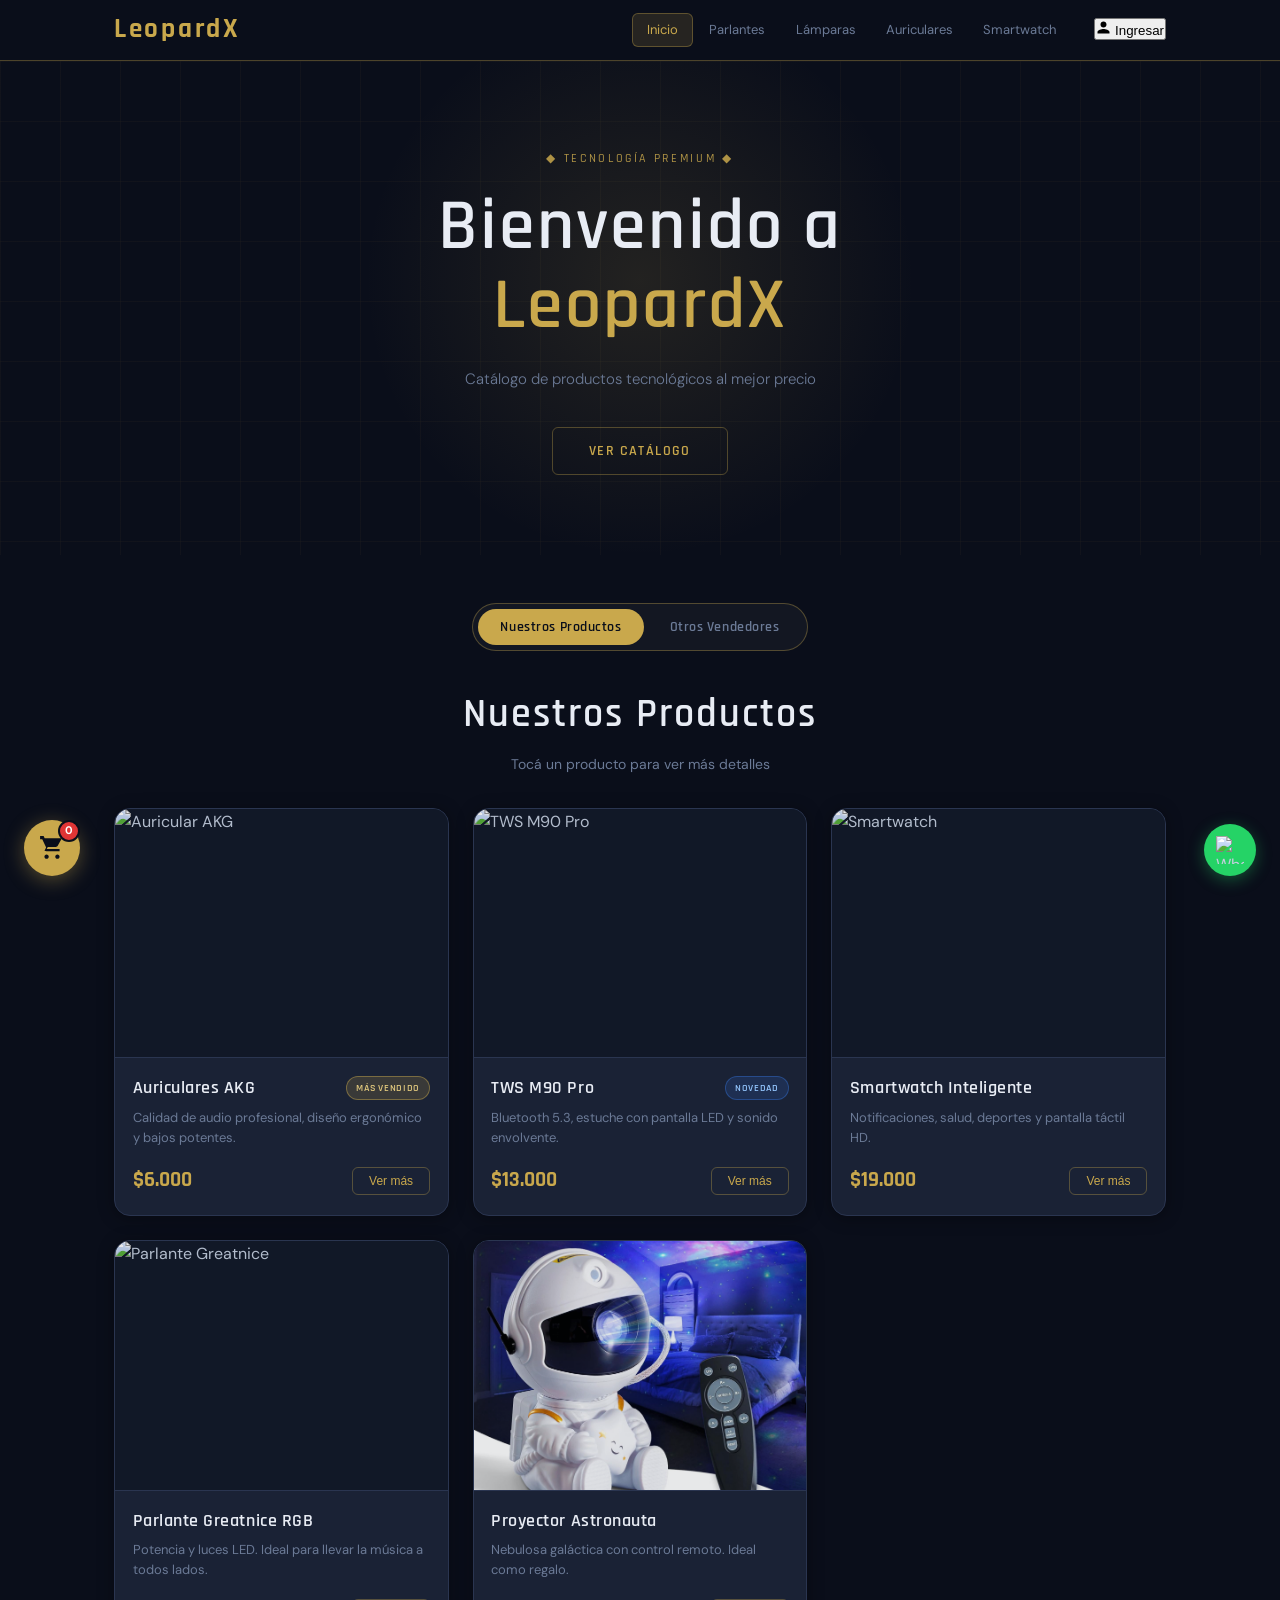
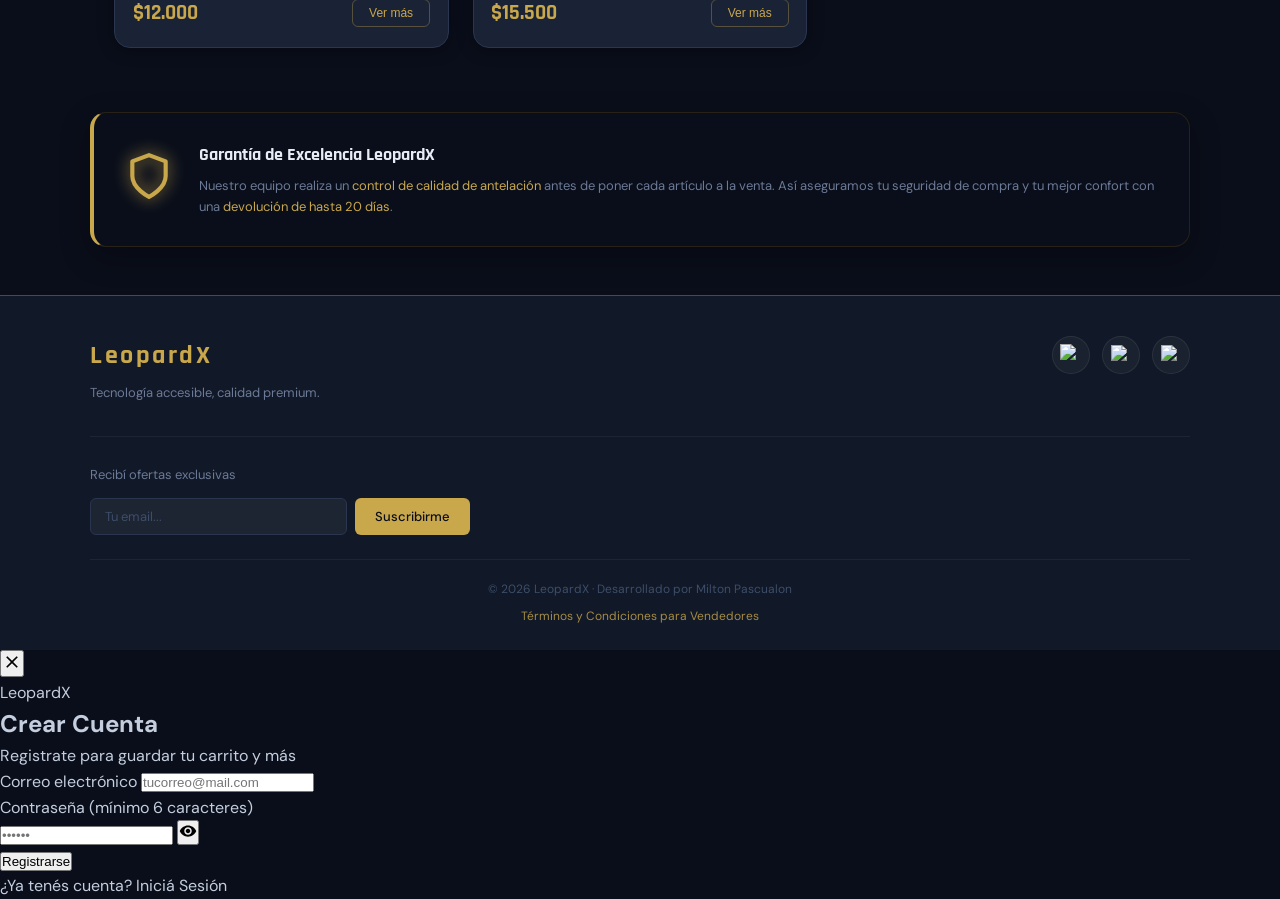
==== index.html @ a12b798b "Update index.html se modifico la linea de codigo 406 ya que olvide cambiar los valores" ====
<!DOCTYPE html>
<html lang="es">
<head>
  <meta charset="UTF-8" />
  <meta name="viewport" content="width=device-width, initial-scale=1.0"/>
  <title>Catálogo de Productos | LeopardX</title>
  <link rel="stylesheet" href="style.css" />
  <link href="https://fonts.googleapis.com/css2?family=Rajdhani:wght@400;500;600;700&family=DM+Sans:wght@300;400;500&display=swap" rel="stylesheet"/>
</head>
<body>

  <!-- ═══════════════════════════════════════
       NAVBAR
  ═══════════════════════════════════════ -->
  <header class="navbar">
    <div class="navbar-inner">
      <a href="#inicio" class="logo">LeopardX</a>
      <nav class="nav-links">
        <a href="#inicio"    class="nav-link active" data-filter="all">Inicio</a>
        <a href="#productos" class="nav-link"         data-filter="parlante">Parlantes</a>
        <a href="#productos" class="nav-link"         data-filter="lampara">Lámparas</a>
        <a href="#productos" class="nav-link"         data-filter="auricular">Auriculares</a>
        <a href="#productos" class="nav-link"         data-filter="smartwatch">Smartwatch</a>
      </nav>
      <!-- Botón de sesión — arriba a la derecha -->
      <div class="auth-nav" id="authNav">
        <!-- Estado: no logueado -->
        <button class="auth-nav-btn" id="btnOpenAuth" onclick="openAuth()">
          <svg viewBox="0 0 24 24" width="15" height="15" fill="currentColor" style="flex-shrink:0">
            <path d="M12 12c2.7 0 4.8-2.1 4.8-4.8S14.7 2.4 12 2.4 7.2 4.5 7.2 7.2 9.3 12 12 12zm0 2.4c-3.2 0-9.6 1.6-9.6 4.8v2.4h19.2v-2.4c0-3.2-6.4-4.8-9.6-4.8z"/>
          </svg>
          Ingresar
        </button>
        <!-- Estado: logueado (oculto por defecto) -->
        <div class="auth-user" id="authUser" style="display:none">
          <span class="auth-avatar" id="authAvatar">?</span>
          <span class="auth-email"  id="authEmailDisplay"></span>
          <button class="auth-logout" id="btnLogout" onclick="cerrarSesion()">Salir</button>
        </div>
      </div>

      <button class="hamburger" id="hamburger" aria-label="Menú">
        <span></span><span></span><span></span>
      </button>
    </div>
    <div class="mobile-menu" id="mobileMenu">
      <a href="#inicio"    class="mobile-link" data-filter="all">Inicio</a>
      <a href="#productos" class="mobile-link" data-filter="parlante">Parlantes</a>
      <a href="#productos" class="mobile-link" data-filter="lampara">Lámparas</a>
      <a href="#productos" class="mobile-link" data-filter="auricular">Auriculares</a>
      <a href="#productos" class="mobile-link" data-filter="smartwatch">Smartwatch</a>
    </div>
  </header>

  <!-- ═══════════════════════════════════════
       HERO
  ═══════════════════════════════════════ -->
  <section class="hero" id="inicio">
    <div class="hero-glow"></div>
    <div class="hero-grid-lines"></div>
    <div class="hero-content">
      <p class="hero-eyebrow">&#9670; Tecnología Premium &#9670;</p>
      <h1 class="hero-title">Bienvenido a<br><span class="hero-brand">LeopardX</span></h1>
      <p class="hero-subtitle">Catálogo de productos tecnológicos al mejor precio</p>
      <a href="#productos" class="hero-btn">Ver catálogo</a>
    </div>
  </section>

  <!-- ═══════════════════════════════════════
       PRODUCTOS
  ═══════════════════════════════════════ -->
  <section class="productos-section" id="productos">

    <!-- Pestañas Nuestros / Otros vendedores -->
    <div class="product-filter-container">
      <div class="tabs">
        <button class="tab-btn active" onclick="filterProducts('official', event)">Nuestros Productos</button>
        <button class="tab-btn"        onclick="filterProducts('others',   event)">Otros Vendedores</button>
      </div>
    </div>

    <!-- Subtítulo dinámico -->
    <div class="section-header">
      <h2 class="section-title" id="sectionTitle">Nuestros Productos</h2>
      <p class="section-sub" id="sectionSub">Tocá un producto para ver más detalles</p>
    </div>

    <!-- Grid de productos oficiales -->
    <div class="grid" id="productGrid">

      <div class="card" data-categoria="auricular"
           onclick="abrirModal('Auriculares AKG','$6.000','auricular.akg.jpg')">
        <div class="card-img">
          <img src="auricular.akg.jpg" alt="Auricular AKG" loading="lazy"/>
        </div>
        <div class="card-body">
          <div class="card-title-row">
            <h3 class="card-title">Auriculares AKG</h3>
            <span class="card-badge badge-sell">Más Vendido</span>
          </div>
          <p class="card-desc">Calidad de audio profesional, diseño ergonómico y bajos potentes.</p>
          <div class="card-footer">
            <span class="card-price">$6.000</span>
            <button class="card-btn" onclick="event.stopPropagation(); abrirModal('Auriculares AKG','$6.000','auricular.akg.jpg')">Ver más</button>
          </div>
        </div>
        <div class="tags" style="display:none">auriculares akg audio premium</div>
      </div>

      <div class="card" data-categoria="auricular"
           onclick="abrirModal('TWS M90 Pro','$13.000','tws.M90.pro.inal.jpg')">
        <div class="card-img">
          <img src="tws.M90.pro.inal.jpg" alt="TWS M90 Pro" loading="lazy"/>
        </div>
        <div class="card-body">
          <div class="card-title-row">
            <h3 class="card-title">TWS M90 Pro</h3>
            <span class="card-badge badge-new">Novedad</span>
          </div>
          <p class="card-desc">Bluetooth 5.3, estuche con pantalla LED y sonido envolvente.</p>
          <div class="card-footer">
            <span class="card-price">$13.000</span>
            <button class="card-btn" onclick="event.stopPropagation(); abrirModal('TWS M90 Pro','$13.000','tws.M90.pro.inal.jpg')">Ver más</button>
          </div>
        </div>
        <div class="tags" style="display:none">auriculares tws m90 inalambrico bluetooth</div>
      </div>

      <div class="card" data-categoria="smartwatch"
           onclick="abrirModal('Smartwatch Inteligente','$19.000','smartwach.jpg')">
        <div class="card-img">
          <img src="smartwach.jpg" alt="Smartwatch" loading="lazy"/>
        </div>
        <div class="card-body">
          <div class="card-title-row">
            <h3 class="card-title">Smartwatch Inteligente</h3>
          </div>
          <p class="card-desc">Notificaciones, salud, deportes y pantalla táctil HD.</p>
          <div class="card-footer">
            <span class="card-price">$19.000</span>
            <button class="card-btn" onclick="event.stopPropagation(); abrirModal('Smartwatch Inteligente','$19.000','smartwach.jpg')">Ver más</button>
          </div>
        </div>
        <div class="tags" style="display:none">smartwatch reloj inteligente salud deporte</div>
      </div>

      <div class="card" data-categoria="parlante"
           onclick="abrirModal('Parlante Greatnice RGB','$12.000','parlante.greatnice.jpg')">
        <div class="card-img">
          <img src="parlante.greatnice.jpg" alt="Parlante Greatnice" loading="lazy"/>
        </div>
        <div class="card-body">
          <div class="card-title-row">
            <h3 class="card-title">Parlante Greatnice RGB</h3>
          </div>
          <p class="card-desc">Potencia y luces LED. Ideal para llevar la música a todos lados.</p>
          <div class="card-footer">
            <span class="card-price">$12.000</span>
            <button class="card-btn" onclick="event.stopPropagation(); abrirModal('Parlante Greatnice RGB','$12.000','parlante.greatnice.jpg')">Ver más</button>
          </div>
        </div>
        <div class="tags" style="display:none">parlante greatnice bluetooth luces musica</div>
      </div>

      <div class="card" data-categoria="lampara"
           onclick="abrirModal('Proyector Astronauta','$15.500','proyector.astronauta.jpg')">
        <div class="card-img">
          <img src="proyector.astronauta.jpg" alt="Proyector Astronauta" loading="lazy"/>
        </div>
        <div class="card-body">
          <div class="card-title-row">
            <h3 class="card-title">Proyector Astronauta</h3>
          </div>
          <p class="card-desc">Nebulosa galáctica con control remoto. Ideal como regalo.</p>
          <div class="card-footer">
            <span class="card-price">$15.500</span>
            <button class="card-btn" onclick="event.stopPropagation(); abrirModal('Proyector Astronauta','$15.500','proyector.astronauta.jpg')">Ver más</button>
          </div>
        </div>
        <div class="tags" style="display:none">lampara proyector galaxia estrellas regalo</div>
      </div>

    </div>

    <!-- Grid de otros vendedores (oculto por defecto) -->
    <div class="grid" id="othersGrid" style="display:none">
      <div class="other-empty">
        <p>🚀 ¡Próximamente!</p>
        <p>Los productos de la comunidad LeopardX aparecerán aquí.</p>
      </div>
    </div>

    <p class="no-result" id="noResult" style="display:none;">No hay productos en esta categoría aún.</p>

  </section>

  <!-- ═══════════════════════════════════════
       GARANTÍA
  ═══════════════════════════════════════ -->
  <section class="trust-badge-section">
    <div class="container-trust">
      <div class="trust-card">
        <div class="trust-icon">
          <svg viewBox="0 0 24 24" fill="none" stroke="var(--gold)" stroke-width="2" stroke-linecap="round" stroke-linejoin="round">
            <path d="M12 22s8-4 8-10V5l-8-3-8 3v7c0 6 8 10 8 10z"/>
          </svg>
        </div>
        <div class="trust-info">
          <h3>Garantía de Excelencia LeopardX</h3>
          <p>Nuestro equipo realiza un <span>control de calidad de antelación</span> antes de poner cada artículo a la venta. Así aseguramos tu seguridad de compra y tu mejor confort con una <span>devolución de hasta 20 días</span>.</p>
        </div>
      </div>
    </div>
  </section>

  <!-- ═══════════════════════════════════════
       FOOTER
  ═══════════════════════════════════════ -->
  <footer class="footer">
    <div class="footer-top">
      <div class="footer-brand">
        <span class="footer-logo">LeopardX</span>
        <p class="footer-tagline">Tecnología accesible, calidad premium.</p>
      </div>
      <div class="footer-social">
        <a href="https://wa.me/3512366414" class="social-link" target="_blank" aria-label="WhatsApp">
          <img src="https://upload.wikimedia.org/wikipedia/commons/6/6b/WhatsApp.svg" alt="WhatsApp" width="22" height="22"/>
        </a>
        <a href="#" class="social-link" aria-label="Facebook">
          <img src="https://img.icons8.com/ios-filled/50/ffffff/facebook-new.png" alt="Facebook" width="20" height="20"/>
        </a>
        <a href="#" class="social-link" aria-label="Instagram">
          <img src="https://img.icons8.com/ios-filled/50/ffffff/instagram-new.png" alt="Instagram" width="20" height="20"/>
        </a>
      </div>
    </div>

    <div class="footer-newsletter">
      <p class="newsletter-label">Recibí ofertas exclusivas</p>
      <form class="newsletter-form" action="https://formspree.io/f/xkoplepe" method="POST" id="newsletterForm">
        <input type="email" name="email" placeholder="Tu email..." class="newsletter-input" required/>
        <button type="submit" class="newsletter-btn">Suscribirme</button>
      </form>
      <p class="newsletter-ok" id="newsletterOk" style="display:none;">¡Gracias! Te anotamos 🎉</p>
    </div>

    <div class="footer-bottom">
      <p>© 2026 LeopardX · Desarrollado por Milton Pascualon</p>
      <!-- Términos centrados en el pie -->
      <a href="terminos.html" class="footer-terms">Términos y Condiciones para Vendedores</a>
    </div>
  </footer>

  <!-- ═══════════════════════════════════════
       MODAL AVISO — OTROS VENDEDORES
       (usa clase "warning-modal", NO "modal")
  ═══════════════════════════════════════ -->
  <div id="warningModal" class="warning-modal" onclick="cerrarWarningFuera(event)">
    <div class="warning-modal-content">
      <h3>🚀 LeopardX Community</h3>
      <p>Estás explorando productos de <strong>vendedores independientes</strong> que forman parte de nuestra red.</p>
      <div class="warning-info-box">
        <p>✅ Vendedores calificados por la comunidad.</p>
        <p>📦 Gestión de envío a cargo del vendedor.</p>
      </div>
      <button class="btn-accept" onclick="cerrarWarning()">¡Quiero ver!</button>
    </div>
  </div>

  <!-- ═══════════════════════════════════════
       MODAL DE PRODUCTO
  ═══════════════════════════════════════ -->
  <div id="productModal" class="product-modal" onclick="cerrarModalFuera(event)">
    <div class="modal-content">
      <button class="close-modal" onclick="cerrarModal()" aria-label="Cerrar">
        <svg viewBox="0 0 24 24" width="22" height="22" fill="currentColor">
          <path d="M19 6.41L17.59 5 12 10.59 6.41 5 5 6.41 10.59 12 5 17.59 6.41 19 12 13.41 17.59 19 19 17.59 13.41 12z"/>
        </svg>
      </button>
      <div class="modal-body">
        <img id="modalImg" src="" alt="Producto"/>
        <div class="modal-info">
          <h2 id="modalTitle"></h2>
          <p id="modalDesc"></p>
          <ul id="modalSpecs"></ul>
          <div class="modal-price" id="modalPrice"></div>
          <div class="modal-actions">
            <button class="btn-carrito" onclick="agregarAlCarrito()">
              <svg viewBox="0 0 24 24" width="16" height="16" fill="currentColor" style="flex-shrink:0">
                <path d="M7 18c-1.1 0-1.99.9-1.99 2S5.9 22 7 22s2-.9 2-2-.9-2-2-2zM1 2v2h2l3.6 7.59-1.35 2.45c-.16.28-.25.61-.25.96C5 14.1 5.9 15 7 15h12v-2H7.42c-.14 0-.25-.11-.25-.25l.03-.12.9-1.63h7.45c.75 0 1.41-.41 1.75-1.03l3.58-6.49A1 1 0 0 0 20 3H5.21l-.94-2H1zm16 16c-1.1 0-1.99.9-1.99 2s.89 2 1.99 2 2-.9 2-2-.9-2-2-2z"/>
              </svg>
              Agregar al carrito
            </button>
            <a id="modalWaBtn" class="btn-whatsapp" href="#" target="_blank">
              <svg viewBox="0 0 24 24" width="16" height="16" fill="currentColor" style="flex-shrink:0">
                <path d="M17.472 14.382c-.297-.149-1.758-.867-2.03-.967-.273-.099-.471-.148-.67.15-.197.297-.767.966-.94 1.164-.173.199-.347.223-.644.075-.297-.15-1.255-.463-2.39-1.475-.883-.788-1.48-1.761-1.653-2.059-.173-.297-.018-.458.13-.606.134-.133.298-.347.446-.52.149-.174.198-.298.298-.497.099-.198.05-.371-.025-.52-.075-.149-.669-1.612-.916-2.207-.242-.579-.487-.5-.669-.51-.173-.008-.371-.01-.57-.01-.198 0-.52.074-.792.372-.272.297-1.04 1.016-1.04 2.479 0 1.462 1.065 2.875 1.213 3.074.149.198 2.096 3.2 5.077 4.487.709.306 1.262.489 1.694.625.712.227 1.36.195 1.871.118.571-.085 1.758-.719 2.006-1.413.248-.694.248-1.289.173-1.413-.074-.124-.272-.198-.57-.347z"/>
                <path d="M12 0C5.373 0 0 5.373 0 12c0 2.124.558 4.118 1.534 5.845L.057 23.998l6.305-1.654A11.954 11.954 0 0 0 12 24c6.627 0 12-5.373 12-12S18.627 0 12 0zm0 22c-1.885 0-3.643-.518-5.148-1.418l-.368-.219-3.821 1.002.981-3.736-.24-.386A9.956 9.956 0 0 1 2 12C2 6.477 6.477 2 12 2s10 4.477 10 10-4.477 10-10 10z"/>
              </svg>
              Consultar por WhatsApp
            </a>
          </div>
        </div>
      </div>
    </div>
  </div>

  <!-- Overlay carrito -->
  <div id="cartOverlay" class="cart-overlay" onclick="toggleCart()"></div>

  <!-- ═══════════════════════════════════════
       CARRITO FLOTANTE
  ═══════════════════════════════════════ -->
  <div id="cartIcon" class="cart-float" onclick="toggleCart()" role="button" aria-label="Ver carrito">
    <svg viewBox="0 0 24 24" width="26" height="26" fill="var(--navy-deep)">
      <path d="M7 18c-1.1 0-1.99.9-1.99 2S5.9 22 7 22s2-.9 2-2-.9-2-2-2zM1 2v2h2l3.6 7.59-1.35 2.45c-.16.28-.25.61-.25.96C5 14.1 5.9 15 7 15h12v-2H7.42c-.14 0-.25-.11-.25-.25l.03-.12.9-1.63h7.45c.75 0 1.41-.41 1.75-1.03l3.58-6.49A1 1 0 0 0 20 3H5.21l-.94-2H1zm16 16c-1.1 0-1.99.9-1.99 2s.89 2 1.99 2 2-.9 2-2-.9-2-2-2z"/>
    </svg>
    <span id="cartCount">0</span>
  </div>

  <div id="cartPanel" class="cart-panel">
    <div class="cart-header">
      <h3>Tu Carrito</h3>
      <button class="cart-close" onclick="toggleCart()" aria-label="Cerrar carrito">&times;</button>
    </div>
    <div id="cartItems" class="cart-items"></div>
    <div class="cart-footer-panel">
      <div class="cart-total-container">
        Total estimado: <span id="cartTotal">$0</span>
      </div>
      <a id="cartWaBtn" class="btn-finalizar disabled" href="#" target="_blank">
        <svg viewBox="0 0 24 24" width="18" height="18" fill="currentColor" style="flex-shrink:0">
          <path d="M17.472 14.382c-.297-.149-1.758-.867-2.03-.967-.273-.099-.471-.148-.67.15-.197.297-.767.966-.94 1.164-.173.199-.347.223-.644.075-.297-.15-1.255-.463-2.39-1.475-.883-.788-1.48-1.761-1.653-2.059-.173-.297-.018-.458.13-.606.134-.133.298-.347.446-.52.149-.174.198-.298.298-.497.099-.198.05-.371-.025-.52-.075-.149-.669-1.612-.916-2.207-.242-.579-.487-.5-.669-.51-.173-.008-.371-.01-.57-.01-.198 0-.52.074-.792.372-.272.297-1.04 1.016-1.04 2.479 0 1.462 1.065 2.875 1.213 3.074.149.198 2.096 3.2 5.077 4.487.709.306 1.262.489 1.694.625.712.227 1.36.195 1.871.118.571-.085 1.758-.719 2.006-1.413.248-.694.248-1.289.173-1.413-.074-.124-.272-.198-.57-.347z"/>
          <path d="M12 0C5.373 0 0 5.373 0 12c0 2.124.558 4.118 1.534 5.845L.057 23.998l6.305-1.654A11.954 11.954 0 0 0 12 24c6.627 0 12-5.373 12-12S18.627 0 12 0zm0 22c-1.885 0-3.643-.518-5.148-1.418l-.368-.219-3.821 1.002.981-3.736-.24-.386A9.956 9.956 0 0 1 2 12C2 6.477 6.477 2 12 2s10 4.477 10 10-4.477 10-10 10z"/>
        </svg>
        Finalizar por WhatsApp
      </a>
    </div>
  </div>

  <!-- WhatsApp flotante -->
  <a href="https://wa.me/3512366414" class="whatsapp-float" target="_blank" aria-label="WhatsApp">
    <img src="https://upload.wikimedia.org/wikipedia/commons/6/6b/WhatsApp.svg" alt="WhatsApp" width="28" height="28"/>
  </a>

  <!-- ═══════════════════════════════════════
       MODAL DE AUTENTICACIÓN — FIREBASE
  ═══════════════════════════════════════ -->
  <div id="authModal" class="auth-modal" onclick="cerrarAuthFuera(event)">
    <div class="auth-modal-content">

      <button class="auth-close" onclick="closeAuth()" aria-label="Cerrar">
        <svg viewBox="0 0 24 24" width="20" height="20" fill="currentColor">
          <path d="M19 6.41L17.59 5 12 10.59 6.41 5 5 6.41 10.59 12 5 17.59 6.41 19 12 13.41 17.59 19 19 17.59 13.41 12z"/>
        </svg>
      </button>

      <!-- Logo pequeño -->
      <div class="auth-logo">LeopardX</div>

      <h2 class="auth-title" id="authTitle">Crear Cuenta</h2>
      <p class="auth-subtitle" id="authSubtitle">Registrate para guardar tu carrito y más</p>

      <form id="authForm" class="auth-form" onsubmit="return false">
        <div class="auth-field">
          <label for="authEmail">Correo electrónico</label>
          <input type="email" id="authEmail" placeholder="tucorreo@mail.com" required autocomplete="email"/>
        </div>
        <div class="auth-field">
          <label for="authPassword">
            Contraseña
            <span class="auth-hint">(mínimo 6 caracteres)</span>
          </label>
          <div class="auth-password-wrap">
            <input type="password" id="authPassword" placeholder="••••••" required
                   minlength="6" autocomplete="current-password"/>
            <button type="button" class="auth-eye" onclick="togglePasswordVisibility()" aria-label="Ver contraseña">
              <svg id="eyeIcon" viewBox="0 0 24 24" width="18" height="18" fill="currentColor">
                <path d="M12 4.5C7 4.5 2.73 7.61 1 12c1.73 4.39 6 7.5 11 7.5s9.27-3.11 11-7.5c-1.73-4.39-6-7.5-11-7.5zm0 12.5c-2.76 0-5-2.24-5-5s2.24-5 5-5 5 2.24 5 5-2.24 5-5 5zm0-8c-1.66 0-3 1.34-3 3s1.34 3 3 3 3-1.34 3-3-1.34-3-3-3z"/>
              </svg>
            </button>
          </div>
        </div>

        <p class="auth-error" id="authError"></p>

        <button type="submit" class="auth-submit" id="authBtn" onclick="submitAuth()">
          Registrarse
        </button>
      </form>

      <p class="auth-switch" id="authSwitch">
        ¿Ya tenés cuenta? <span onclick="toggleAuthMode()">Iniciá Sesión</span>
      </p>

    </div>
  </div>

  <!-- Scripts Firebase (ES modules) -->
  <script type="module">
    import { initializeApp }                          from "https://www.gstatic.com/firebasejs/10.8.0/firebase-app.js";
    import { getAuth, createUserWithEmailAndPassword,
             signInWithEmailAndPassword, signOut,
             onAuthStateChanged }                     from "https://www.gstatic.com/firebasejs/10.8.0/firebase-auth.js";

    /* ── Configuración de Firebase ── */
const firebaseConfig = {
    apiKey: "AIzaSyDA4oxTvYgrv7NKdhreFq_0eJFQ8EKlCUA",
    authDomain: "leopardx.firebaseapp.com",
    projectId: "leopardx",
    storageBucket: "leopardx.firebasestorage.app",
    messagingSenderId: "20322051861",
    appId: "1:20322051861:web:3764871bfc4b7f30b96b1c",
    measurementId: "G-XM9ZQT2ZM7"
  };

    const app  = initializeApp(firebaseConfig);
    const auth = getAuth(app);

    /* ── Modo: registro o login ── */
    let isLoginMode = false;

    window.toggleAuthMode = function () {
      isLoginMode = !isLoginMode;
      document.getElementById('authTitle').innerText    = isLoginMode ? "Iniciar Sesión"   : "Crear Cuenta";
      document.getElementById('authSubtitle').innerText = isLoginMode ? "Bienvenido de nuevo a LeopardX" : "Registrate para guardar tu carrito y más";
      document.getElementById('authBtn').innerText      = isLoginMode ? "Entrar"           : "Registrarse";
      document.getElementById('authSwitch').innerHTML   = isLoginMode
        ? "¿No tenés cuenta? <span onclick='toggleAuthMode()'>Registrate</span>"
        : "¿Ya tenés cuenta? <span onclick='toggleAuthMode()'>Iniciá Sesión</span>";
      document.getElementById('authError').innerText = '';
    };

    /* ── Enviar formulario ── */
    window.submitAuth = async function () {
      const email    = document.getElementById('authEmail').value.trim();
      const password = document.getElementById('authPassword').value;
      const errorEl  = document.getElementById('authError');
      const btn      = document.getElementById('authBtn');

      if (!email || !password) return;
      if (password.length < 6) {
        errorEl.innerText = 'La contraseña debe tener al menos 6 caracteres.';
        return;
      }

      btn.disabled    = true;
      btn.innerText   = 'Cargando...';
      errorEl.innerText = '';

      try {
        if (isLoginMode) {
          await signInWithEmailAndPassword(auth, email, password);
        } else {
          await createUserWithEmailAndPassword(auth, email, password);
        }
        closeAuth();
      } catch (err) {
        btn.disabled  = false;
        btn.innerText = isLoginMode ? 'Entrar' : 'Registrarse';
        // Mensajes de error en español
        const errores = {
          'auth/email-already-in-use':    'Ese correo ya está registrado. Iniciá sesión.',
          'auth/invalid-email':           'El correo ingresado no es válido.',
          'auth/wrong-password':          'Contraseña incorrecta. Intentá de nuevo.',
          'auth/user-not-found':          'No existe una cuenta con ese correo.',
          'auth/too-many-requests':       'Demasiados intentos. Intentá más tarde.',
          'auth/network-request-failed':  'Sin conexión. Revisá tu internet.',
        };
        errorEl.innerText = errores[err.code] || 'Ocurrió un error. Intentá de nuevo.';
      }
    };

    /* ── Cerrar sesión ── */
    window.cerrarSesion = async function () {
      await signOut(auth);
    };

    /* ── Observer: actualiza navbar según estado de sesión ── */
    onAuthStateChanged(auth, user => {
      const btnOpen   = document.getElementById('btnOpenAuth');
      const authUser  = document.getElementById('authUser');
      const avatar    = document.getElementById('authAvatar');
      const emailDisp = document.getElementById('authEmailDisplay');

      if (user) {
        // Usuario logueado
        btnOpen.style.display  = 'none';
        authUser.style.display = 'flex';
        emailDisp.innerText    = user.email;
        avatar.innerText       = user.email[0].toUpperCase();
      } else {
        // No logueado
        btnOpen.style.display  = '';
        authUser.style.display = 'none';
      }
    });
  </script>

  <script src="script.js"></script>

</body>
</html>
---- style.css ----
/* =============================================
   LeopardX — style.css
   Paleta: Navy profundo + Dorado tecnológico
   ============================================= */

@import url('https://fonts.googleapis.com/css2?family=Rajdhani:wght@400;500;600;700&family=DM+Sans:wght@300;400;500&display=swap');

/* ═══ VARIABLES ═══ */
:root {
  --navy-deep:   #0A0E1A;
  --navy-mid:    #111827;
  --navy-card:   #1A2235;
  --navy-border: #2A3550;

  --gold:        #C9A84C;
  --gold-light:  #E2C97E;
  --gold-dark:   #9A7A28;
  --gold-glow:   rgba(201,168,76,0.15);
  --gold-border: rgba(201,168,76,0.35);

  --text-bright: #E8ECF4;
  --text-main:   #C4CEDE;
  --text-muted:  #6B7A96;
  --text-dim:    #3D4E6A;

  --radius-sm:   6px;
  --radius-md:   10px;
  --radius-lg:   16px;

  --shadow-card:  0 2px 16px rgba(0,0,0,0.35);
  --shadow-hover: 0 6px 28px rgba(0,0,0,0.5), 0 0 0 1px var(--gold-border);
  --transition:   0.25s ease;
}

/* ═══ RESET ═══ */
*, *::before, *::after { box-sizing: border-box; margin: 0; padding: 0; }
html  { scroll-behavior: smooth; }
body  {
  background: var(--navy-deep);
  color: var(--text-main);
  font-family: 'DM Sans', sans-serif;
  font-weight: 400;
  line-height: 1.6;
  min-height: 100vh;
}
a   { text-decoration: none; color: inherit; }
img { max-width: 100%; display: block; }

/* ═══ NAVBAR ═══ */
.navbar {
  position: sticky; top: 0; z-index: 100;
  background: var(--navy-deep);
  border-bottom: 1px solid var(--gold-border);
}
.navbar-inner {
  max-width: 1100px; margin: 0 auto;
  padding: 0 1.5rem; height: 60px;
  display: flex; align-items: center; gap: 1.5rem;
}
.logo {
  font-family: 'Rajdhani', sans-serif;
  font-size: 1.7rem; font-weight: 700;
  color: var(--gold); letter-spacing: 0.1em;
  margin-right: auto; flex-shrink: 0;
}
.nav-links { display: flex; gap: 0.15rem; align-items: center; }
.nav-link {
  font-size: 13px; color: var(--text-muted);
  padding: 6px 14px; border-radius: var(--radius-sm);
  transition: color var(--transition), background var(--transition);
}
.nav-link:hover { color: var(--gold); }
.nav-link.active {
  color: var(--gold);
  background: var(--gold-glow);
  border: 1px solid var(--gold-border);
}

.hamburger {
  display: none; flex-direction: column; gap: 5px;
  background: none; border: none; cursor: pointer; padding: 4px; margin-left: auto;
}
.hamburger span {
  display: block; width: 22px; height: 2px;
  background: var(--text-muted); border-radius: 2px; transition: all var(--transition);
}
.hamburger.open span:nth-child(1) { transform: rotate(45deg) translate(5px,5px); background: var(--gold); }
.hamburger.open span:nth-child(2) { opacity: 0; }
.hamburger.open span:nth-child(3) { transform: rotate(-45deg) translate(5px,-5px); background: var(--gold); }

.mobile-menu {
  display: none; flex-direction: column;
  background: var(--navy-mid);
  padding: 0.75rem 1.5rem 1rem; gap: 0.1rem;
  border-bottom: 1px solid var(--gold-border);
}
.mobile-menu.open { display: flex; }
.mobile-link {
  font-size: 14px; color: var(--text-muted);
  padding: 9px 0; border-bottom: 1px solid rgba(255,255,255,0.04);
  transition: color var(--transition), padding-left var(--transition);
}
.mobile-link:hover { color: var(--gold); padding-left: 6px; }

/* ═══ HERO ═══ */
.hero {
  position: relative; overflow: hidden;
  background: var(--navy-deep);
  padding: 5.5rem 1.5rem 5rem; text-align: center;
}
.hero-glow {
  position: absolute; top: -80px; left: 50%; transform: translateX(-50%);
  width: 600px; height: 600px; border-radius: 50%;
  background: radial-gradient(circle, rgba(201,168,76,0.13) 0%, transparent 65%);
  pointer-events: none;
}
.hero-grid-lines {
  position: absolute; inset: 0;
  background-image:
    linear-gradient(rgba(201,168,76,0.04) 1px, transparent 1px),
    linear-gradient(90deg, rgba(201,168,76,0.04) 1px, transparent 1px);
  background-size: 60px 60px; pointer-events: none;
}
.hero-content { position: relative; z-index: 1; max-width: 640px; margin: 0 auto; }
.hero-eyebrow {
  font-family: 'Rajdhani', sans-serif; font-size: 12px; font-weight: 500;
  letter-spacing: 0.22em; text-transform: uppercase;
  color: var(--gold); margin-bottom: 1.25rem; opacity: 0.85;
}
.hero-title {
  font-family: 'Rajdhani', sans-serif;
  font-size: clamp(2.6rem, 7vw, 4.5rem); font-weight: 600;
  color: var(--text-bright); line-height: 1.1; margin-bottom: 1.25rem; letter-spacing: 0.03em;
}
.hero-brand { color: var(--gold); display: block; }
.hero-subtitle { font-size: 15px; font-weight: 300; color: var(--text-muted); margin-bottom: 2.25rem; }
.hero-btn {
  display: inline-block; background: transparent; color: var(--gold);
  font-family: 'Rajdhani', sans-serif; font-size: 14px; font-weight: 600;
  letter-spacing: 0.1em; text-transform: uppercase;
  padding: 12px 36px; border: 1px solid var(--gold-border); border-radius: var(--radius-sm);
  transition: background var(--transition), color var(--transition), box-shadow var(--transition);
}
.hero-btn:hover { background: var(--gold); color: var(--navy-deep); box-shadow: 0 0 20px rgba(201,168,76,0.3); }

/* ═══ SECCIÓN PRODUCTOS ═══ */
.productos-section { max-width: 1100px; margin: 0 auto; padding: 3rem 1.5rem 4rem; }
.section-header    { text-align: center; margin-bottom: 2rem; }
.section-title {
  font-family: 'Rajdhani', sans-serif;
  font-size: clamp(1.7rem, 4vw, 2.5rem); font-weight: 600;
  color: var(--text-bright); letter-spacing: 0.05em; margin-bottom: 0.4rem;
}
.section-sub { font-size: 14px; color: var(--text-muted); }

/* ═══ PESTAÑAS ═══ */
.product-filter-container {
  display: flex;
  justify-content: center;
  margin-bottom: 2rem;
}
.tabs {
  display: flex;
  background: rgba(255,255,255,0.04);
  padding: 5px;
  border-radius: 50px;
  border: 1px solid var(--gold-border);
  gap: 4px;
}
.tab-btn {
  background: transparent;
  border: none;
  color: var(--text-muted);
  padding: 9px 22px;
  cursor: pointer;
  border-radius: 50px;
  font-family: 'Rajdhani', sans-serif;
  font-size: 14px;
  font-weight: 600;
  letter-spacing: 0.04em;
  transition: background var(--transition), color var(--transition);
}
.tab-btn:hover  { color: var(--gold); }
.tab-btn.active { background: var(--gold); color: var(--navy-deep); }

/* ═══ GRID ═══ */
.grid { display: grid; grid-template-columns: repeat(auto-fill, minmax(260px, 1fr)); gap: 1.5rem; }

/* Placeholder de otros vendedores */
.other-empty {
  grid-column: 1 / -1;
  text-align: center;
  padding: 3rem 1rem;
  color: var(--text-muted);
  font-size: 15px;
  line-height: 2;
}

/* ═══ CARDS ═══ */
.card {
  position: relative; background: var(--navy-card);
  border: 1px solid var(--navy-border); border-radius: var(--radius-lg);
  overflow: hidden; box-shadow: var(--shadow-card); cursor: pointer;
  opacity: 0; transform: translateY(18px);
  transition: box-shadow var(--transition), transform var(--transition),
              border-color var(--transition), opacity 0.4s ease;
}
.card-visible, .card-show { opacity: 1; transform: translateY(0); }
.card:hover { box-shadow: var(--shadow-hover); transform: translateY(-4px); border-color: var(--gold-border); }

.card-img {
  background: var(--navy-mid); aspect-ratio: 4/3; overflow: hidden;
  border-bottom: 1px solid var(--navy-border);
}
.card-img img {
  width: 100%; height: 100%; object-fit: cover;
  transition: transform 0.4s ease, opacity 0.3s ease; opacity: 0.9;
}
.card:hover .card-img img { transform: scale(1.05); opacity: 1; }

.card-body { padding: 1rem 1.1rem 1.1rem; }
.card-title-row {
  display: flex; align-items: center; justify-content: space-between;
  gap: 8px; margin-bottom: 0.35rem; flex-wrap: wrap;
}
.card-title {
  font-family: 'Rajdhani', sans-serif; font-size: 1.1rem; font-weight: 600;
  color: var(--text-bright); letter-spacing: 0.03em; flex: 1;
}
.card-badge {
  font-family: 'Rajdhani', sans-serif; font-size: 10px; font-weight: 600;
  letter-spacing: 0.07em; text-transform: uppercase;
  padding: 3px 9px; border-radius: 20px; white-space: nowrap; flex-shrink: 0;
}
.badge-sell { background: rgba(201,168,76,0.18); color: var(--gold-light); border: 1px solid rgba(201,168,76,0.45); }
.badge-new  { background: rgba(59,130,246,0.15); color: #93C5FD; border: 1px solid rgba(59,130,246,0.35); }

.card-desc   { font-size: 13px; color: var(--text-muted); line-height: 1.55; margin-bottom: 1rem; }
.card-footer { display: flex; align-items: center; justify-content: space-between; gap: 0.75rem; }
.card-price  { font-family: 'Rajdhani', sans-serif; font-size: 1.3rem; font-weight: 700; color: var(--gold); }
.card-btn {
  font-size: 12px; font-weight: 500; background: transparent; color: var(--gold);
  padding: 6px 16px; border-radius: var(--radius-sm); border: 1px solid var(--gold-border);
  white-space: nowrap; cursor: pointer;
  transition: background var(--transition), color var(--transition);
}
.card-btn:hover { background: var(--gold); color: var(--navy-deep); }

.no-result { text-align: center; color: var(--text-muted); font-size: 15px; padding: 2.5rem 0; }

/* ═══ GARANTÍA ═══ */
.trust-badge-section {
  padding: 0 1.5rem 3rem;
  display: flex; justify-content: center;
}
.container-trust { max-width: 1100px; width: 100%; }
.trust-card {
  background: rgba(10,15,28,0.7);
  border: 1px solid rgba(160,112,16,0.2);
  border-left: 4px solid var(--gold);
  padding: 28px 30px;
  display: flex; align-items: center; gap: 25px;
  border-radius: var(--radius-lg);
  backdrop-filter: blur(5px);
  box-shadow: 0 10px 30px rgba(0,0,0,0.3);
}
.trust-icon svg { width: 50px; height: 50px; flex-shrink: 0; filter: drop-shadow(0 0 8px var(--gold)); }
.trust-info h3 { font-family: 'Rajdhani', sans-serif; font-size: 1.1rem; font-weight: 700; color: var(--text-bright); margin-bottom: 0.4rem; }
.trust-info p  { font-size: 13px; color: var(--text-muted); line-height: 1.6; }
.trust-info span { color: var(--gold); }

/* ═══ FOOTER ═══ */
.footer {
  background: var(--navy-mid); border-top: 1px solid var(--gold-border);
  color: var(--text-muted); padding: 2.5rem 1.5rem 1.5rem;
}
.footer-top {
  max-width: 1100px; margin: 0 auto;
  display: flex; justify-content: space-between; align-items: flex-start;
  gap: 1.5rem; padding-bottom: 2rem;
  border-bottom: 1px solid rgba(255,255,255,0.05); flex-wrap: wrap;
}
.footer-logo {
  font-family: 'Rajdhani', sans-serif; font-size: 1.6rem; font-weight: 700;
  color: var(--gold); letter-spacing: 0.1em; display: block; margin-bottom: 0.4rem;
}
.footer-tagline { font-size: 13px; color: var(--text-muted); }
.footer-social   { display: flex; gap: 0.75rem; align-items: center; }
.social-link {
  display: flex; align-items: center; justify-content: center;
  width: 38px; height: 38px; border-radius: 50%;
  background: rgba(255,255,255,0.04); border: 1px solid rgba(255,255,255,0.08);
  transition: background var(--transition), border-color var(--transition);
}
.social-link:hover { background: var(--gold-glow); border-color: var(--gold-border); }

.footer-newsletter {
  max-width: 1100px; margin: 0 auto; padding: 1.75rem 0 1.5rem;
  border-bottom: 1px solid rgba(255,255,255,0.05);
}
.newsletter-label { font-size: 13px; color: var(--text-muted); margin-bottom: 0.75rem; }
.newsletter-form  { display: flex; gap: 0.5rem; max-width: 380px; flex-wrap: wrap; }
.newsletter-input {
  flex: 1; min-width: 180px; background: rgba(255,255,255,0.05);
  border: 1px solid var(--navy-border); border-radius: var(--radius-sm);
  padding: 9px 14px; font-size: 13px; color: var(--text-bright);
  font-family: 'DM Sans', sans-serif; outline: none;
  transition: border-color var(--transition);
}
.newsletter-input::placeholder { color: var(--text-dim); }
.newsletter-input:focus { border-color: var(--gold-border); }
.newsletter-btn {
  background: var(--gold); color: var(--navy-deep);
  border: none; border-radius: var(--radius-sm);
  padding: 9px 20px; font-size: 13px; font-weight: 500;
  cursor: pointer; font-family: 'DM Sans', sans-serif;
  transition: background var(--transition); white-space: nowrap;
}
.newsletter-btn:hover    { background: var(--gold-dark); color: #fff; }
.newsletter-btn:disabled { opacity: 0.6; cursor: not-allowed; }
.newsletter-ok { font-size: 14px; color: var(--gold); padding: 0.5rem 0; }

/* Footer bottom — copyright + términos centrados */
.footer-bottom {
  max-width: 1100px; margin: 1.25rem auto 0;
  display: flex;
  flex-direction: column;
  align-items: center;
  gap: 8px;
  text-align: center;
  font-size: 12px; color: var(--text-dim);
}
.footer-terms {
  color: var(--gold);
  font-size: 12px;
  text-decoration: none;
  opacity: 0.8;
  transition: opacity var(--transition);
}
.footer-terms:hover { opacity: 1; text-decoration: underline; }

/* ═══ WHATSAPP FLOTANTE ═══ */
.whatsapp-float {
  position: fixed; bottom: 1.5rem; right: 1.5rem; z-index: 200;
  background: #25D366; width: 52px; height: 52px; border-radius: 50%;
  display: flex; align-items: center; justify-content: center;
  box-shadow: 0 4px 16px rgba(37,211,102,0.35);
  transition: transform var(--transition), box-shadow var(--transition);
}
.whatsapp-float:hover { transform: scale(1.08); box-shadow: 0 6px 22px rgba(37,211,102,0.5); }

/* ═══ MODAL AVISO — OTROS VENDEDORES ═══ */
.warning-modal {
  display: none;
  position: fixed; inset: 0; z-index: 400;
  background: rgba(0,0,0,0.85); backdrop-filter: blur(5px);
  align-items: center; justify-content: center;
}
.warning-modal.open { display: flex; }
.warning-modal-content {
  background: var(--navy-card);
  border: 2px solid var(--gold-border);
  border-radius: var(--radius-lg);
  padding: 2rem;
  width: 90%; max-width: 420px;
  text-align: center;
  color: var(--text-bright);
}
.warning-modal-content h3 {
  font-family: 'Rajdhani', sans-serif;
  font-size: 1.4rem; font-weight: 700;
  color: var(--gold); margin-bottom: 0.75rem;
}
.warning-modal-content p { font-size: 14px; color: var(--text-muted); margin-bottom: 0.75rem; }
.warning-modal-content strong { color: var(--text-bright); }
.warning-info-box {
  background: rgba(255,255,255,0.04);
  border: 1px solid var(--navy-border);
  border-radius: var(--radius-md);
  padding: 0.75rem 1rem;
  margin: 1rem 0;
  text-align: left;
}
.warning-info-box p { font-size: 13px; color: var(--text-main); margin-bottom: 4px; }
.btn-accept {
  background: var(--gold); color: var(--navy-deep);
  border: none; border-radius: var(--radius-sm);
  padding: 11px 28px; font-size: 14px; font-weight: 700;
  font-family: 'Rajdhani', sans-serif; letter-spacing: 0.05em;
  cursor: pointer; margin-top: 0.5rem;
  transition: background var(--transition);
}
.btn-accept:hover { background: var(--gold-light); }

/* ═══ MODAL DE PRODUCTO ═══ */
.product-modal {
  display: none; position: fixed; inset: 0; z-index: 300;
  background: rgba(0,0,0,0.85); backdrop-filter: blur(4px);
  align-items: center; justify-content: center; padding: 1rem;
  overflow-y: auto;
}
.modal-content {
  background: var(--navy-card); border: 1px solid var(--navy-border);
  border-radius: var(--radius-lg); width: 100%; max-width: 780px;
  padding: 2rem; position: relative; margin: auto;
}
.close-modal {
  position: absolute; top: 12px; right: 12px;
  background: rgba(255,255,255,0.08); border: 1px solid var(--navy-border);
  color: var(--gold); border-radius: 50%;
  width: 40px; height: 40px;
  display: flex; align-items: center; justify-content: center;
  cursor: pointer; z-index: 10;
  transition: background var(--transition);
}
.close-modal:hover { background: rgba(201,168,76,0.2); }

.modal-body { display: flex; gap: 2rem; flex-wrap: wrap; }
.modal-body img { width: 280px; max-width: 100%; border-radius: var(--radius-md); object-fit: cover; flex-shrink: 0; }
.modal-info { flex: 1; min-width: 200px; }
.modal-info h2 {
  font-family: 'Rajdhani', sans-serif; font-size: 1.6rem; font-weight: 700;
  color: var(--text-bright); margin-bottom: 0.75rem;
}
.modal-info p  { font-size: 14px; color: var(--text-muted); margin-bottom: 1rem; }
.modal-info ul { list-style: none; margin-bottom: 1.25rem; }
.modal-info ul li {
  font-size: 13px; color: var(--text-main);
  padding: 5px 0 5px 1.2rem; position: relative;
  border-bottom: 1px solid rgba(255,255,255,0.05);
}
.modal-info ul li::before { content: '▸'; position: absolute; left: 0; color: var(--gold); }
.modal-price {
  font-family: 'Rajdhani', sans-serif; font-size: 2rem; font-weight: 700;
  color: var(--gold); margin-bottom: 1.25rem;
}
.modal-actions { display: flex; flex-direction: column; gap: 10px; }
.btn-carrito {
  display: flex; align-items: center; justify-content: center; gap: 8px;
  background: var(--gold); color: var(--navy-deep);
  font-family: 'DM Sans', sans-serif; font-size: 14px; font-weight: 600;
  padding: 13px 20px; border-radius: var(--radius-sm); border: none;
  cursor: pointer; width: 100%;
  transition: background var(--transition), transform var(--transition);
}
.btn-carrito:hover { background: var(--gold-light); transform: translateY(-1px); }
.btn-whatsapp {
  display: flex; align-items: center; justify-content: center; gap: 8px;
  background: transparent; color: #4ADE80;
  font-size: 14px; font-weight: 500;
  padding: 12px 20px; border-radius: var(--radius-sm);
  border: 1px solid rgba(74,222,128,0.35); width: 100%;
  transition: background var(--transition);
}
.btn-whatsapp:hover { background: rgba(74,222,128,0.1); }

/* ═══ OVERLAY CARRITO ═══ */
.cart-overlay {
  display: none; position: fixed; inset: 0;
  background: rgba(0,0,0,0.55); z-index: 198;
}
.cart-overlay.open { display: block; }

/* ═══ CARRITO FLOTANTE ═══ */
.cart-float {
  position: fixed; bottom: 1.5rem; left: 1.5rem;
  background: var(--gold); width: 56px; height: 56px; border-radius: 50%;
  display: flex; align-items: center; justify-content: center;
  cursor: pointer; z-index: 200;
  box-shadow: 0 4px 20px rgba(201,168,76,0.4);
  transition: transform var(--transition), box-shadow var(--transition);
}
.cart-float:hover { transform: scale(1.1); box-shadow: 0 6px 24px rgba(201,168,76,0.55); }

#cartCount {
  position: absolute; top: 0; right: 0;
  background: #e03535; color: #fff; border-radius: 50%;
  width: 22px; height: 22px; font-size: 11px; font-weight: 700;
  display: flex; align-items: center; justify-content: center;
  border: 2px solid var(--navy-deep);
}
#cartCount.bump { animation: bump 0.3s ease; }
@keyframes bump { 0%,100% { transform: scale(1); } 50% { transform: scale(1.4); } }

/* ═══ PANEL DEL CARRITO ═══ */
.cart-panel {
  position: fixed; top: 0; right: -110%;
  width: 340px; height: 100%;
  background: var(--navy-mid); z-index: 199;
  transition: right 0.3s ease;
  border-left: 1px solid var(--gold-border);
  box-shadow: -4px 0 24px rgba(0,0,0,0.6);
  display: flex; flex-direction: column;
}
.cart-panel.open { right: 0; }
.cart-header {
  display: flex; align-items: center; justify-content: space-between;
  padding: 1.25rem 1.5rem; border-bottom: 1px solid var(--navy-border); flex-shrink: 0;
}
.cart-header h3 { font-family: 'Rajdhani', sans-serif; font-size: 1.2rem; font-weight: 700; color: var(--gold); }
.cart-close { background: none; border: none; font-size: 1.8rem; color: var(--text-muted); cursor: pointer; line-height: 1; transition: color var(--transition); }
.cart-close:hover { color: var(--gold); }
.cart-items { flex: 1; overflow-y: auto; padding: 1rem 1.5rem; display: flex; flex-direction: column; gap: 0.75rem; }
.cart-item {
  display: flex; align-items: center; gap: 10px;
  background: var(--navy-card); border: 1px solid var(--navy-border);
  border-radius: var(--radius-md); padding: 0.6rem;
}
.cart-item-img    { width: 48px; height: 48px; border-radius: 6px; object-fit: cover; flex-shrink: 0; }
.cart-item-info   { display: flex; flex-direction: column; gap: 2px; flex: 1; min-width: 0; }
.cart-item-name   { font-size: 13px; color: var(--text-bright); white-space: nowrap; overflow: hidden; text-overflow: ellipsis; }
.cart-item-price  { font-size: 12px; color: var(--gold); font-weight: 600; }
.cart-item-remove { background: none; border: none; color: var(--text-muted); cursor: pointer; padding: 4px; transition: color var(--transition); flex-shrink: 0; }
.cart-item-remove:hover { color: #e03535; }
.cart-empty { font-size: 14px; color: var(--text-muted); text-align: center; padding: 2rem 0; }
.cart-footer-panel { padding: 1rem 1.5rem 1.5rem; border-top: 1px solid var(--navy-border); flex-shrink: 0; display: flex; flex-direction: column; gap: 10px; }
.cart-total-container { font-size: 14px; color: var(--text-muted); }
.cart-total-container span { color: var(--gold); font-weight: 700; font-size: 1.15rem; }
.btn-finalizar {
  display: flex; align-items: center; justify-content: center; gap: 8px;
  background: #25D366; color: #fff;
  font-size: 14px; font-weight: 600;
  padding: 13px; border-radius: var(--radius-sm);
  transition: background var(--transition); text-align: center;
}
.btn-finalizar:hover   { background: #1faa50; }
.btn-finalizar.disabled { opacity: 0.4; pointer-events: none; }

/* ═══ RESPONSIVE TABLET ═══ */
@media (max-width: 768px) {
  .nav-links  { display: none; }
  .hamburger  { display: flex; }
  .hero       { padding: 3.5rem 1.25rem 3rem; }
  .productos-section { padding: 2.5rem 1rem 3rem; }
  .grid       { grid-template-columns: repeat(auto-fill, minmax(220px, 1fr)); gap: 1rem; }
  .footer-top { flex-direction: column; gap: 1.25rem; }
  .modal-body { flex-direction: column; }
  .modal-body img { width: 100%; max-height: 220px; object-fit: cover; }
  .modal-content { padding: 3.5rem 1.25rem 1.5rem; }
  .trust-card { flex-direction: column; text-align: center; }
}

/* ═══ RESPONSIVE MÓVIL ═══ */
@media (max-width: 480px) {
  .grid       { grid-template-columns: 1fr 1fr; gap: 0.75rem; }
  .card-body  { padding: 0.75rem; }
  .card-title { font-size: 0.95rem; }
  .card-desc  { display: none; }
  .card-price { font-size: 1.05rem; }
  .card-btn   { font-size: 11px; padding: 6px 10px; }
  .card-badge { font-size: 9px; padding: 2px 7px; }
  .tab-btn    { padding: 8px 14px; font-size: 13px; }

  .cart-panel { width: 100%; border-left: none; border-top: 1px solid var(--gold-border); }

  .product-modal { padding: 0; align-items: flex-end; }
  .modal-content { border-radius: var(--radius-lg) var(--radius-lg) 0 0; max-height: 92vh; overflow-y: auto; padding: 3rem 1.25rem 2rem; }
  .modal-body img { width: 100%; max-height: 200px; }
  .modal-price { font-size: 1.6rem; }
}
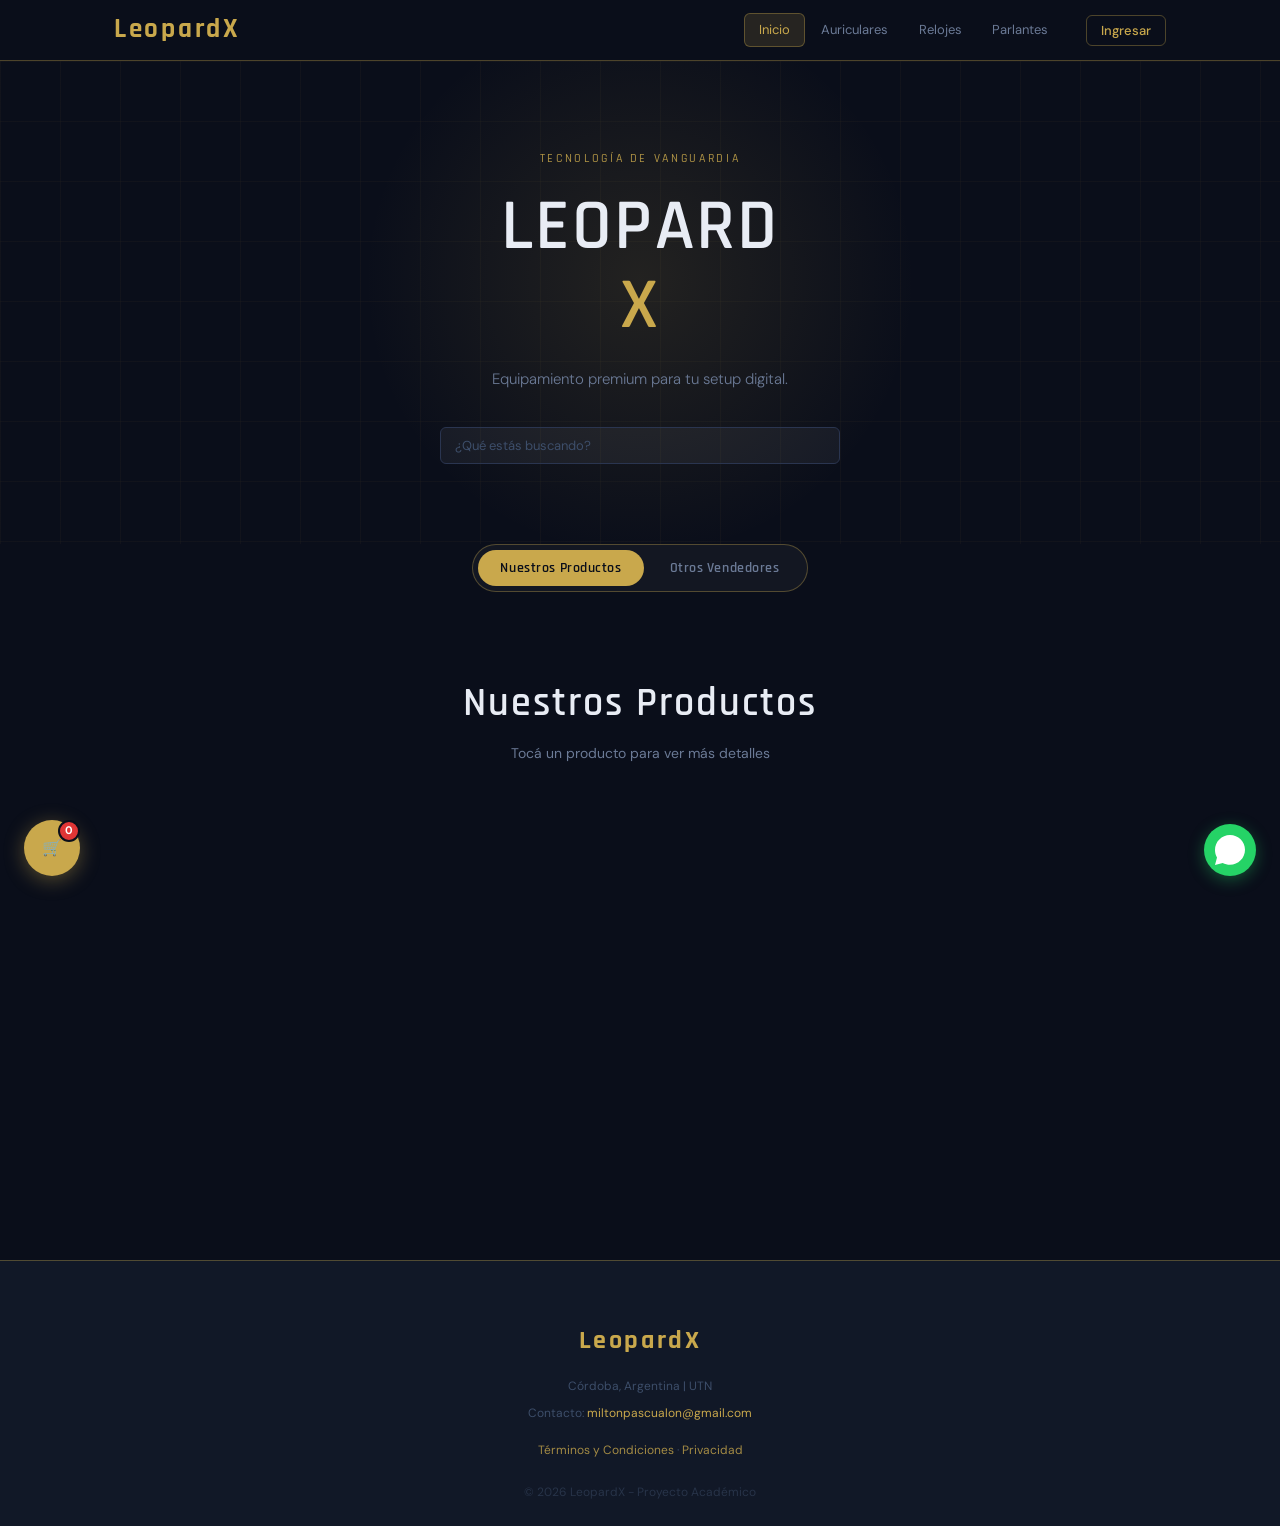
==== commit 5807f591: "Update index.html se modifica mucho el codigo" ====
--- a/index.html
+++ b/index.html
@@ -3,497 +3,206 @@
 <head>
   <meta charset="UTF-8" />
   <meta name="viewport" content="width=device-width, initial-scale=1.0"/>
-  <title>Catálogo de Productos | LeopardX</title>
+  <title>LeopardX | Tienda Tecnológica</title>
+  
   <link rel="stylesheet" href="style.css" />
   <link href="https://fonts.googleapis.com/css2?family=Rajdhani:wght@400;500;600;700&family=DM+Sans:wght@300;400;500&display=swap" rel="stylesheet"/>
 </head>
 <body>
 
-  <!-- ═══════════════════════════════════════
-       NAVBAR
-  ═══════════════════════════════════════ -->
   <header class="navbar">
     <div class="navbar-inner">
       <a href="#inicio" class="logo">LeopardX</a>
       <nav class="nav-links">
-        <a href="#inicio"    class="nav-link active" data-filter="all">Inicio</a>
-        <a href="#productos" class="nav-link"         data-filter="parlante">Parlantes</a>
-        <a href="#productos" class="nav-link"         data-filter="lampara">Lámparas</a>
-        <a href="#productos" class="nav-link"         data-filter="auricular">Auriculares</a>
-        <a href="#productos" class="nav-link"         data-filter="smartwatch">Smartwatch</a>
+        <a href="#inicio" class="nav-link active" data-filter="all">Inicio</a>
+        <span class="nav-link" data-filter="Auriculares">Auriculares</span>
+        <span class="nav-link" data-filter="Relojes">Relojes</span>
+        <span class="nav-link" data-filter="Parlantes">Parlantes</span>
       </nav>
-      <!-- Botón de sesión — arriba a la derecha -->
+      
       <div class="auth-nav" id="authNav">
-        <!-- Estado: no logueado -->
-        <button class="auth-nav-btn" id="btnOpenAuth" onclick="openAuth()">
-          <svg viewBox="0 0 24 24" width="15" height="15" fill="currentColor" style="flex-shrink:0">
-            <path d="M12 12c2.7 0 4.8-2.1 4.8-4.8S14.7 2.4 12 2.4 7.2 4.5 7.2 7.2 9.3 12 12 12zm0 2.4c-3.2 0-9.6 1.6-9.6 4.8v2.4h19.2v-2.4c0-3.2-6.4-4.8-9.6-4.8z"/>
-          </svg>
-          Ingresar
-        </button>
-        <!-- Estado: logueado (oculto por defecto) -->
+        <button class="auth-nav-btn" id="btnOpenAuth" onclick="openAuth()">Ingresar</button>
         <div class="auth-user" id="authUser" style="display:none">
           <span class="auth-avatar" id="authAvatar">?</span>
-          <span class="auth-email"  id="authEmailDisplay"></span>
-          <button class="auth-logout" id="btnLogout" onclick="cerrarSesion()">Salir</button>
+          <button class="auth-logout" id="btnLogout">Salir</button>
         </div>
       </div>
 
-      <button class="hamburger" id="hamburger" aria-label="Menú">
+      <button class="hamburger" id="hamburger">
         <span></span><span></span><span></span>
       </button>
     </div>
+    
     <div class="mobile-menu" id="mobileMenu">
-      <a href="#inicio"    class="mobile-link" data-filter="all">Inicio</a>
-      <a href="#productos" class="mobile-link" data-filter="parlante">Parlantes</a>
-      <a href="#productos" class="mobile-link" data-filter="lampara">Lámparas</a>
-      <a href="#productos" class="mobile-link" data-filter="auricular">Auriculares</a>
-      <a href="#productos" class="mobile-link" data-filter="smartwatch">Smartwatch</a>
+      <a href="#" class="mobile-link" data-filter="all">Todos los productos</a>
+      <a href="#" class="mobile-link" data-filter="Auriculares">Auriculares</a>
+      <a href="#" class="mobile-link" data-filter="Relojes">Relojes</a>
     </div>
   </header>
 
-  <!-- ═══════════════════════════════════════
-       HERO
-  ═══════════════════════════════════════ -->
   <section class="hero" id="inicio">
     <div class="hero-glow"></div>
     <div class="hero-grid-lines"></div>
     <div class="hero-content">
-      <p class="hero-eyebrow">&#9670; Tecnología Premium &#9670;</p>
-      <h1 class="hero-title">Bienvenido a<br><span class="hero-brand">LeopardX</span></h1>
-      <p class="hero-subtitle">Catálogo de productos tecnológicos al mejor precio</p>
-      <a href="#productos" class="hero-btn">Ver catálogo</a>
+      <p class="hero-eyebrow">Tecnología de Vanguardia</p>
+      <h1 class="hero-title">LEOPARD<span class="hero-brand">X</span></h1>
+      <p class="hero-subtitle">Equipamiento premium para tu setup digital.</p>
+      
+      <div class="search-box" style="max-width: 400px; margin: 0 auto;">
+        <input type="text" id="buscador" class="newsletter-input" style="width: 100%;" placeholder="¿Qué estás buscando?">
+      </div>
     </div>
   </section>
 
-  <!-- ═══════════════════════════════════════
-       PRODUCTOS
-  ═══════════════════════════════════════ -->
-  <section class="productos-section" id="productos">
-
-    <!-- Pestañas Nuestros / Otros vendedores -->
-    <div class="product-filter-container">
-      <div class="tabs">
-        <button class="tab-btn active" onclick="filterProducts('official', event)">Nuestros Productos</button>
-        <button class="tab-btn"        onclick="filterProducts('others',   event)">Otros Vendedores</button>
-      </div>
-    </div>
-
-    <!-- Subtítulo dinámico -->
+  <div class="product-filter-container">
+    <div class="tabs">
+      <button class="tab-btn active" onclick="filterProducts('nuestros', event)">Nuestros Productos</button>
+      <button class="tab-btn" onclick="filterProducts('others', event)">Otros Vendedores</button>
+    </div>
+  </div>
+
+  <main class="productos-section">
     <div class="section-header">
-      <h2 class="section-title" id="sectionTitle">Nuestros Productos</h2>
-      <p class="section-sub" id="sectionSub">Tocá un producto para ver más detalles</p>
-    </div>
-
-    <!-- Grid de productos oficiales -->
-    <div class="grid" id="productGrid">
-
-      <div class="card" data-categoria="auricular"
-           onclick="abrirModal('Auriculares AKG','$6.000','auricular.akg.jpg')">
-        <div class="card-img">
-          <img src="auricular.akg.jpg" alt="Auricular AKG" loading="lazy"/>
-        </div>
-        <div class="card-body">
-          <div class="card-title-row">
-            <h3 class="card-title">Auriculares AKG</h3>
-            <span class="card-badge badge-sell">Más Vendido</span>
-          </div>
-          <p class="card-desc">Calidad de audio profesional, diseño ergonómico y bajos potentes.</p>
-          <div class="card-footer">
-            <span class="card-price">$6.000</span>
-            <button class="card-btn" onclick="event.stopPropagation(); abrirModal('Auriculares AKG','$6.000','auricular.akg.jpg')">Ver más</button>
-          </div>
-        </div>
-        <div class="tags" style="display:none">auriculares akg audio premium</div>
-      </div>
-
-      <div class="card" data-categoria="auricular"
-           onclick="abrirModal('TWS M90 Pro','$13.000','tws.M90.pro.inal.jpg')">
-        <div class="card-img">
-          <img src="tws.M90.pro.inal.jpg" alt="TWS M90 Pro" loading="lazy"/>
-        </div>
-        <div class="card-body">
-          <div class="card-title-row">
-            <h3 class="card-title">TWS M90 Pro</h3>
-            <span class="card-badge badge-new">Novedad</span>
-          </div>
-          <p class="card-desc">Bluetooth 5.3, estuche con pantalla LED y sonido envolvente.</p>
-          <div class="card-footer">
-            <span class="card-price">$13.000</span>
-            <button class="card-btn" onclick="event.stopPropagation(); abrirModal('TWS M90 Pro','$13.000','tws.M90.pro.inal.jpg')">Ver más</button>
-          </div>
-        </div>
-        <div class="tags" style="display:none">auriculares tws m90 inalambrico bluetooth</div>
-      </div>
-
-      <div class="card" data-categoria="smartwatch"
-           onclick="abrirModal('Smartwatch Inteligente','$19.000','smartwach.jpg')">
-        <div class="card-img">
-          <img src="smartwach.jpg" alt="Smartwatch" loading="lazy"/>
-        </div>
-        <div class="card-body">
-          <div class="card-title-row">
-            <h3 class="card-title">Smartwatch Inteligente</h3>
-          </div>
-          <p class="card-desc">Notificaciones, salud, deportes y pantalla táctil HD.</p>
-          <div class="card-footer">
-            <span class="card-price">$19.000</span>
-            <button class="card-btn" onclick="event.stopPropagation(); abrirModal('Smartwatch Inteligente','$19.000','smartwach.jpg')">Ver más</button>
-          </div>
-        </div>
-        <div class="tags" style="display:none">smartwatch reloj inteligente salud deporte</div>
-      </div>
-
-      <div class="card" data-categoria="parlante"
-           onclick="abrirModal('Parlante Greatnice RGB','$12.000','parlante.greatnice.jpg')">
-        <div class="card-img">
-          <img src="parlante.greatnice.jpg" alt="Parlante Greatnice" loading="lazy"/>
-        </div>
-        <div class="card-body">
-          <div class="card-title-row">
-            <h3 class="card-title">Parlante Greatnice RGB</h3>
-          </div>
-          <p class="card-desc">Potencia y luces LED. Ideal para llevar la música a todos lados.</p>
-          <div class="card-footer">
-            <span class="card-price">$12.000</span>
-            <button class="card-btn" onclick="event.stopPropagation(); abrirModal('Parlante Greatnice RGB','$12.000','parlante.greatnice.jpg')">Ver más</button>
-          </div>
-        </div>
-        <div class="tags" style="display:none">parlante greatnice bluetooth luces musica</div>
-      </div>
-
-      <div class="card" data-categoria="lampara"
-           onclick="abrirModal('Proyector Astronauta','$15.500','proyector.astronauta.jpg')">
-        <div class="card-img">
-          <img src="proyector.astronauta.jpg" alt="Proyector Astronauta" loading="lazy"/>
-        </div>
-        <div class="card-body">
-          <div class="card-title-row">
-            <h3 class="card-title">Proyector Astronauta</h3>
-          </div>
-          <p class="card-desc">Nebulosa galáctica con control remoto. Ideal como regalo.</p>
-          <div class="card-footer">
-            <span class="card-price">$15.500</span>
-            <button class="card-btn" onclick="event.stopPropagation(); abrirModal('Proyector Astronauta','$15.500','proyector.astronauta.jpg')">Ver más</button>
-          </div>
-        </div>
-        <div class="tags" style="display:none">lampara proyector galaxia estrellas regalo</div>
-      </div>
-
-    </div>
-
-    <!-- Grid de otros vendedores (oculto por defecto) -->
-    <div class="grid" id="othersGrid" style="display:none">
-      <div class="other-empty">
-        <p>🚀 ¡Próximamente!</p>
-        <p>Los productos de la comunidad LeopardX aparecerán aquí.</p>
-      </div>
-    </div>
-
-    <p class="no-result" id="noResult" style="display:none;">No hay productos en esta categoría aún.</p>
-
-  </section>
-
-  <!-- ═══════════════════════════════════════
-       GARANTÍA
-  ═══════════════════════════════════════ -->
-  <section class="trust-badge-section">
-    <div class="container-trust">
-      <div class="trust-card">
-        <div class="trust-icon">
-          <svg viewBox="0 0 24 24" fill="none" stroke="var(--gold)" stroke-width="2" stroke-linecap="round" stroke-linejoin="round">
-            <path d="M12 22s8-4 8-10V5l-8-3-8 3v7c0 6 8 10 8 10z"/>
-          </svg>
-        </div>
-        <div class="trust-info">
-          <h3>Garantía de Excelencia LeopardX</h3>
-          <p>Nuestro equipo realiza un <span>control de calidad de antelación</span> antes de poner cada artículo a la venta. Así aseguramos tu seguridad de compra y tu mejor confort con una <span>devolución de hasta 20 días</span>.</p>
-        </div>
-      </div>
-    </div>
-  </section>
-
-  <!-- ═══════════════════════════════════════
-       FOOTER
-  ═══════════════════════════════════════ -->
-  <footer class="footer">
-    <div class="footer-top">
-      <div class="footer-brand">
-        <span class="footer-logo">LeopardX</span>
-        <p class="footer-tagline">Tecnología accesible, calidad premium.</p>
-      </div>
-      <div class="footer-social">
-        <a href="https://wa.me/3512366414" class="social-link" target="_blank" aria-label="WhatsApp">
-          <img src="https://upload.wikimedia.org/wikipedia/commons/6/6b/WhatsApp.svg" alt="WhatsApp" width="22" height="22"/>
-        </a>
-        <a href="#" class="social-link" aria-label="Facebook">
-          <img src="https://img.icons8.com/ios-filled/50/ffffff/facebook-new.png" alt="Facebook" width="20" height="20"/>
-        </a>
-        <a href="#" class="social-link" aria-label="Instagram">
-          <img src="https://img.icons8.com/ios-filled/50/ffffff/instagram-new.png" alt="Instagram" width="20" height="20"/>
-        </a>
-      </div>
-    </div>
-
-    <div class="footer-newsletter">
-      <p class="newsletter-label">Recibí ofertas exclusivas</p>
-      <form class="newsletter-form" action="https://formspree.io/f/xkoplepe" method="POST" id="newsletterForm">
-        <input type="email" name="email" placeholder="Tu email..." class="newsletter-input" required/>
-        <button type="submit" class="newsletter-btn">Suscribirme</button>
-      </form>
-      <p class="newsletter-ok" id="newsletterOk" style="display:none;">¡Gracias! Te anotamos 🎉</p>
-    </div>
-
-    <div class="footer-bottom">
-      <p>© 2026 LeopardX · Desarrollado por Milton Pascualon</p>
-      <!-- Términos centrados en el pie -->
-      <a href="terminos.html" class="footer-terms">Términos y Condiciones para Vendedores</a>
-    </div>
-  </footer>
-
-  <!-- ═══════════════════════════════════════
-       MODAL AVISO — OTROS VENDEDORES
-       (usa clase "warning-modal", NO "modal")
-  ═══════════════════════════════════════ -->
-  <div id="warningModal" class="warning-modal" onclick="cerrarWarningFuera(event)">
-    <div class="warning-modal-content">
-      <h3>🚀 LeopardX Community</h3>
-      <p>Estás explorando productos de <strong>vendedores independientes</strong> que forman parte de nuestra red.</p>
-      <div class="warning-info-box">
-        <p>✅ Vendedores calificados por la comunidad.</p>
-        <p>📦 Gestión de envío a cargo del vendedor.</p>
-      </div>
-      <button class="btn-accept" onclick="cerrarWarning()">¡Quiero ver!</button>
-    </div>
-  </div>
-
-  <!-- ═══════════════════════════════════════
-       MODAL DE PRODUCTO
-  ═══════════════════════════════════════ -->
+      <h2 id="sectionTitle" class="section-title">Nuestros Productos</h2>
+      <p id="sectionSub" class="section-sub">Tocá un producto para ver más detalles</p>
+    </div>
+
+    <div id="productGrid" class="grid"></div>
+    
+    <div id="othersGrid" class="grid" style="display:none">
+       <div class="other-empty">Todavía no hay vendedores independientes en tu zona.</div>
+    </div>
+
+    <div id="noResult" class="no-result" style="display:none">
+      No encontramos productos que coincidan con tu búsqueda.
+    </div>
+  </main>
+
   <div id="productModal" class="product-modal" onclick="cerrarModalFuera(event)">
     <div class="modal-content">
-      <button class="close-modal" onclick="cerrarModal()" aria-label="Cerrar">
-        <svg viewBox="0 0 24 24" width="22" height="22" fill="currentColor">
-          <path d="M19 6.41L17.59 5 12 10.59 6.41 5 5 6.41 10.59 12 5 17.59 6.41 19 12 13.41 17.59 19 19 17.59 13.41 12z"/>
-        </svg>
-      </button>
+      <button class="close-modal" onclick="cerrarModal()">×</button>
       <div class="modal-body">
-        <img id="modalImg" src="" alt="Producto"/>
+        <img id="modalImg" src="" alt="">
         <div class="modal-info">
           <h2 id="modalTitle"></h2>
           <p id="modalDesc"></p>
           <ul id="modalSpecs"></ul>
-          <div class="modal-price" id="modalPrice"></div>
+          <p class="modal-price" id="modalPrice"></p>
           <div class="modal-actions">
-            <button class="btn-carrito" onclick="agregarAlCarrito()">
-              <svg viewBox="0 0 24 24" width="16" height="16" fill="currentColor" style="flex-shrink:0">
-                <path d="M7 18c-1.1 0-1.99.9-1.99 2S5.9 22 7 22s2-.9 2-2-.9-2-2-2zM1 2v2h2l3.6 7.59-1.35 2.45c-.16.28-.25.61-.25.96C5 14.1 5.9 15 7 15h12v-2H7.42c-.14 0-.25-.11-.25-.25l.03-.12.9-1.63h7.45c.75 0 1.41-.41 1.75-1.03l3.58-6.49A1 1 0 0 0 20 3H5.21l-.94-2H1zm16 16c-1.1 0-1.99.9-1.99 2s.89 2 1.99 2 2-.9 2-2-.9-2-2-2z"/>
-              </svg>
-              Agregar al carrito
-            </button>
-            <a id="modalWaBtn" class="btn-whatsapp" href="#" target="_blank">
-              <svg viewBox="0 0 24 24" width="16" height="16" fill="currentColor" style="flex-shrink:0">
-                <path d="M17.472 14.382c-.297-.149-1.758-.867-2.03-.967-.273-.099-.471-.148-.67.15-.197.297-.767.966-.94 1.164-.173.199-.347.223-.644.075-.297-.15-1.255-.463-2.39-1.475-.883-.788-1.48-1.761-1.653-2.059-.173-.297-.018-.458.13-.606.134-.133.298-.347.446-.52.149-.174.198-.298.298-.497.099-.198.05-.371-.025-.52-.075-.149-.669-1.612-.916-2.207-.242-.579-.487-.5-.669-.51-.173-.008-.371-.01-.57-.01-.198 0-.52.074-.792.372-.272.297-1.04 1.016-1.04 2.479 0 1.462 1.065 2.875 1.213 3.074.149.198 2.096 3.2 5.077 4.487.709.306 1.262.489 1.694.625.712.227 1.36.195 1.871.118.571-.085 1.758-.719 2.006-1.413.248-.694.248-1.289.173-1.413-.074-.124-.272-.198-.57-.347z"/>
-                <path d="M12 0C5.373 0 0 5.373 0 12c0 2.124.558 4.118 1.534 5.845L.057 23.998l6.305-1.654A11.954 11.954 0 0 0 12 24c6.627 0 12-5.373 12-12S18.627 0 12 0zm0 22c-1.885 0-3.643-.518-5.148-1.418l-.368-.219-3.821 1.002.981-3.736-.24-.386A9.956 9.956 0 0 1 2 12C2 6.477 6.477 2 12 2s10 4.477 10 10-4.477 10-10 10z"/>
-              </svg>
-              Consultar por WhatsApp
-            </a>
+            <button class="btn-carrito" onclick="agregarAlCarrito()">Agregar al Carrito</button>
+            <a id="modalWaBtn" href="#" target="_blank" class="btn-whatsapp">Consultar por WhatsApp</a>
           </div>
         </div>
       </div>
     </div>
   </div>
 
-  <!-- Overlay carrito -->
+  <div id="authModal" class="auth-modal" onclick="cerrarAuthFuera(event)">
+    <div class="auth-modal-content">
+      <button class="auth-close" onclick="closeAuth()">×</button>
+      <div class="auth-logo">LeopardX</div>
+      <h3 class="auth-title" id="authModalTitle">Iniciar Sesión</h3>
+      <p class="auth-subtitle">Accedé para gestionar tus compras.</p>
+      
+      <form class="auth-form" id="authForm">
+        <input type="email" id="authEmail" placeholder="Tu email" required>
+        <input type="password" id="authPassword" placeholder="Tu contraseña" required>
+        <div id="authError" class="auth-error"></div>
+        <button type="submit" class="auth-submit" id="authSubmitBtn">Entrar</button>
+      </form>
+      
+      <p class="auth-switch">
+        <span id="toggleAuthMode">¿No tenés cuenta? Registrate</span>
+      </p>
+    </div>
+  </div>
+
   <div id="cartOverlay" class="cart-overlay" onclick="toggleCart()"></div>
-
-  <!-- ═══════════════════════════════════════
-       CARRITO FLOTANTE
-  ═══════════════════════════════════════ -->
-  <div id="cartIcon" class="cart-float" onclick="toggleCart()" role="button" aria-label="Ver carrito">
-    <svg viewBox="0 0 24 24" width="26" height="26" fill="var(--navy-deep)">
-      <path d="M7 18c-1.1 0-1.99.9-1.99 2S5.9 22 7 22s2-.9 2-2-.9-2-2-2zM1 2v2h2l3.6 7.59-1.35 2.45c-.16.28-.25.61-.25.96C5 14.1 5.9 15 7 15h12v-2H7.42c-.14 0-.25-.11-.25-.25l.03-.12.9-1.63h7.45c.75 0 1.41-.41 1.75-1.03l3.58-6.49A1 1 0 0 0 20 3H5.21l-.94-2H1zm16 16c-1.1 0-1.99.9-1.99 2s.89 2 1.99 2 2-.9 2-2-.9-2-2-2z"/>
-    </svg>
+  <div class="cart-float" onclick="toggleCart()">
     <span id="cartCount">0</span>
-  </div>
-
+    🛒
+  </div>
   <div id="cartPanel" class="cart-panel">
     <div class="cart-header">
-      <h3>Tu Carrito</h3>
-      <button class="cart-close" onclick="toggleCart()" aria-label="Cerrar carrito">&times;</button>
+      <h3>Mi Carrito</h3>
+      <button class="cart-close" onclick="toggleCart()">×</button>
     </div>
     <div id="cartItems" class="cart-items"></div>
     <div class="cart-footer-panel">
-      <div class="cart-total-container">
-        Total estimado: <span id="cartTotal">$0</span>
-      </div>
-      <a id="cartWaBtn" class="btn-finalizar disabled" href="#" target="_blank">
-        <svg viewBox="0 0 24 24" width="18" height="18" fill="currentColor" style="flex-shrink:0">
-          <path d="M17.472 14.382c-.297-.149-1.758-.867-2.03-.967-.273-.099-.471-.148-.67.15-.197.297-.767.966-.94 1.164-.173.199-.347.223-.644.075-.297-.15-1.255-.463-2.39-1.475-.883-.788-1.48-1.761-1.653-2.059-.173-.297-.018-.458.13-.606.134-.133.298-.347.446-.52.149-.174.198-.298.298-.497.099-.198.05-.371-.025-.52-.075-.149-.669-1.612-.916-2.207-.242-.579-.487-.5-.669-.51-.173-.008-.371-.01-.57-.01-.198 0-.52.074-.792.372-.272.297-1.04 1.016-1.04 2.479 0 1.462 1.065 2.875 1.213 3.074.149.198 2.096 3.2 5.077 4.487.709.306 1.262.489 1.694.625.712.227 1.36.195 1.871.118.571-.085 1.758-.719 2.006-1.413.248-.694.248-1.289.173-1.413-.074-.124-.272-.198-.57-.347z"/>
-          <path d="M12 0C5.373 0 0 5.373 0 12c0 2.124.558 4.118 1.534 5.845L.057 23.998l6.305-1.654A11.954 11.954 0 0 0 12 24c6.627 0 12-5.373 12-12S18.627 0 12 0zm0 22c-1.885 0-3.643-.518-5.148-1.418l-.368-.219-3.821 1.002.981-3.736-.24-.386A9.956 9.956 0 0 1 2 12C2 6.477 6.477 2 12 2s10 4.477 10 10-4.477 10-10 10z"/>
-        </svg>
-        Finalizar por WhatsApp
-      </a>
-    </div>
-  </div>
-
-  <!-- WhatsApp flotante -->
-  <a href="https://wa.me/3512366414" class="whatsapp-float" target="_blank" aria-label="WhatsApp">
-    <img src="https://upload.wikimedia.org/wikipedia/commons/6/6b/WhatsApp.svg" alt="WhatsApp" width="28" height="28"/>
+      <div class="cart-total-container">Total: <span id="cartTotal">$0</span></div>
+      <a id="cartWaBtn" href="#" target="_blank" class="btn-finalizar">Finalizar pedido (WhatsApp)</a>
+    </div>
+  </div>
+
+  <a href="https://wa.me/3512366414" class="whatsapp-float" target="_blank">
+    <svg viewBox="0 0 32 32" width="30" height="30" fill="white"><path d="M16 0C7.16 0 0 7.16 0 16c0 2.82.74 5.58 2.14 8L0 32l8.22-2.14c2.34 1.28 5.06 1.96 7.78 1.96 8.84 0 16-7.16 16-16S24.84 0 16 0z"/></svg>
   </a>
 
-  <!-- ═══════════════════════════════════════
-       MODAL DE AUTENTICACIÓN — FIREBASE
-  ═══════════════════════════════════════ -->
-  <div id="authModal" class="auth-modal" onclick="cerrarAuthFuera(event)">
-    <div class="auth-modal-content">
-
-      <button class="auth-close" onclick="closeAuth()" aria-label="Cerrar">
-        <svg viewBox="0 0 24 24" width="20" height="20" fill="currentColor">
-          <path d="M19 6.41L17.59 5 12 10.59 6.41 5 5 6.41 10.59 12 5 17.59 6.41 19 12 13.41 17.59 19 19 17.59 13.41 12z"/>
-        </svg>
-      </button>
-
-      <!-- Logo pequeño -->
-      <div class="auth-logo">LeopardX</div>
-
-      <h2 class="auth-title" id="authTitle">Crear Cuenta</h2>
-      <p class="auth-subtitle" id="authSubtitle">Registrate para guardar tu carrito y más</p>
-
-      <form id="authForm" class="auth-form" onsubmit="return false">
-        <div class="auth-field">
-          <label for="authEmail">Correo electrónico</label>
-          <input type="email" id="authEmail" placeholder="tucorreo@mail.com" required autocomplete="email"/>
-        </div>
-        <div class="auth-field">
-          <label for="authPassword">
-            Contraseña
-            <span class="auth-hint">(mínimo 6 caracteres)</span>
-          </label>
-          <div class="auth-password-wrap">
-            <input type="password" id="authPassword" placeholder="••••••" required
-                   minlength="6" autocomplete="current-password"/>
-            <button type="button" class="auth-eye" onclick="togglePasswordVisibility()" aria-label="Ver contraseña">
-              <svg id="eyeIcon" viewBox="0 0 24 24" width="18" height="18" fill="currentColor">
-                <path d="M12 4.5C7 4.5 2.73 7.61 1 12c1.73 4.39 6 7.5 11 7.5s9.27-3.11 11-7.5c-1.73-4.39-6-7.5-11-7.5zm0 12.5c-2.76 0-5-2.24-5-5s2.24-5 5-5 5 2.24 5 5-2.24 5-5 5zm0-8c-1.66 0-3 1.34-3 3s1.34 3 3 3 3-1.34 3-3-1.34-3-3-3z"/>
-              </svg>
-            </button>
+  <footer class="footer">
+    <div class="footer-bottom">
+      <div class="footer-logo">LeopardX</div>
+      <p>Córdoba, Argentina | UTN</p>
+      <p>Contacto: <a href="mailto:miltonpascualon@gmail.com" style="color: var(--gold);">miltonpascualon@gmail.com</a></p>
+      <div style="margin-top: 10px;">
+        <a href="#" class="footer-terms">Términos y Condiciones</a> · 
+        <a href="#" class="footer-terms">Privacidad</a>
+      </div>
+      <p style="margin-top: 15px; opacity: 0.5;">© 2026 LeopardX - Proyecto Académico</p>
+    </div>
+  </footer>
+
+  <script type="module">
+    import { initializeApp } from "https://www.gstatic.com/firebasejs/10.7.1/firebase-app.js";
+    import { getFirestore, collection, getDocs } from "https://www.gstatic.com/firebasejs/10.7.1/firebase-firestore.js";
+    import { getAuth, signInWithEmailAndPassword, onAuthStateChanged, signOut } from "https://www.gstatic.com/firebasejs/10.7.1/firebase-auth.js";
+
+    // Tu configuración (Pegala acá)
+    const firebaseConfig = { 
+        apiKey: "TU_API_KEY",
+        // ... el resto
+    };
+
+    const app = initializeApp(firebaseConfig);
+    const db = getFirestore(app);
+    const auth = getAuth(app);
+
+    // Función para cargar productos de Firestore
+    async function cargarProductos() {
+      const grid = document.getElementById('productGrid');
+      const querySnapshot = await getDocs(collection(db, "productos"));
+      grid.innerHTML = "";
+
+      querySnapshot.forEach((doc) => {
+        const p = doc.data();
+        const estaAgotado = p.stock === 0;
+        
+        grid.innerHTML += `
+          <div class="card ${estaAgotado ? 'producto-agotado' : ''}" data-categoria="${p.categoria}">
+            <div class="card-img">
+              <img src="${p.img}" alt="${p.nombre}">
+            </div>
+            <div class="card-body">
+              <div class="card-title-row">
+                <h3 class="card-title">${p.nombre}</h3>
+                ${p.nuevo ? '<span class="card-badge badge-new">NUEVO</span>' : ''}
+              </div>
+              <div class="card-footer">
+                <span class="card-price">$${p.precio.toLocaleString('es-AR')}</span>
+                <button class="card-btn" onclick="abrirModal('${p.nombre}', '$${p.precio.toLocaleString('es-AR')}', '${p.img}')" ${estaAgotado ? 'disabled' : ''}>
+                  ${estaAgotado ? 'Sin Stock' : 'Ver más'}
+                </button>
+              </div>
+            </div>
           </div>
-        </div>
-
-        <p class="auth-error" id="authError"></p>
-
-        <button type="submit" class="auth-submit" id="authBtn" onclick="submitAuth()">
-          Registrarse
-        </button>
-      </form>
-
-      <p class="auth-switch" id="authSwitch">
-        ¿Ya tenés cuenta? <span onclick="toggleAuthMode()">Iniciá Sesión</span>
-      </p>
-
-    </div>
-  </div>
-
-  <!-- Scripts Firebase (ES modules) -->
-  <script type="module">
-    import { initializeApp }                          from "https://www.gstatic.com/firebasejs/10.8.0/firebase-app.js";
-    import { getAuth, createUserWithEmailAndPassword,
-             signInWithEmailAndPassword, signOut,
-             onAuthStateChanged }                     from "https://www.gstatic.com/firebasejs/10.8.0/firebase-auth.js";
-
-    /* ── Configuración de Firebase ── */
-const firebaseConfig = {
-    apiKey: "AIzaSyDA4oxTvYgrv7NKdhreFq_0eJFQ8EKlCUA",
-    authDomain: "leopardx.firebaseapp.com",
-    projectId: "leopardx",
-    storageBucket: "leopardx.firebasestorage.app",
-    messagingSenderId: "20322051861",
-    appId: "1:20322051861:web:3764871bfc4b7f30b96b1c",
-    measurementId: "G-XM9ZQT2ZM7"
-  };
-
-    const app  = initializeApp(firebaseConfig);
-    const auth = getAuth(app);
-
-    /* ── Modo: registro o login ── */
-    let isLoginMode = false;
-
-    window.toggleAuthMode = function () {
-      isLoginMode = !isLoginMode;
-      document.getElementById('authTitle').innerText    = isLoginMode ? "Iniciar Sesión"   : "Crear Cuenta";
-      document.getElementById('authSubtitle').innerText = isLoginMode ? "Bienvenido de nuevo a LeopardX" : "Registrate para guardar tu carrito y más";
-      document.getElementById('authBtn').innerText      = isLoginMode ? "Entrar"           : "Registrarse";
-      document.getElementById('authSwitch').innerHTML   = isLoginMode
-        ? "¿No tenés cuenta? <span onclick='toggleAuthMode()'>Registrate</span>"
-        : "¿Ya tenés cuenta? <span onclick='toggleAuthMode()'>Iniciá Sesión</span>";
-      document.getElementById('authError').innerText = '';
-    };
-
-    /* ── Enviar formulario ── */
-    window.submitAuth = async function () {
-      const email    = document.getElementById('authEmail').value.trim();
-      const password = document.getElementById('authPassword').value;
-      const errorEl  = document.getElementById('authError');
-      const btn      = document.getElementById('authBtn');
-
-      if (!email || !password) return;
-      if (password.length < 6) {
-        errorEl.innerText = 'La contraseña debe tener al menos 6 caracteres.';
-        return;
-      }
-
-      btn.disabled    = true;
-      btn.innerText   = 'Cargando...';
-      errorEl.innerText = '';
-
-      try {
-        if (isLoginMode) {
-          await signInWithEmailAndPassword(auth, email, password);
-        } else {
-          await createUserWithEmailAndPassword(auth, email, password);
-        }
-        closeAuth();
-      } catch (err) {
-        btn.disabled  = false;
-        btn.innerText = isLoginMode ? 'Entrar' : 'Registrarse';
-        // Mensajes de error en español
-        const errores = {
-          'auth/email-already-in-use':    'Ese correo ya está registrado. Iniciá sesión.',
-          'auth/invalid-email':           'El correo ingresado no es válido.',
-          'auth/wrong-password':          'Contraseña incorrecta. Intentá de nuevo.',
-          'auth/user-not-found':          'No existe una cuenta con ese correo.',
-          'auth/too-many-requests':       'Demasiados intentos. Intentá más tarde.',
-          'auth/network-request-failed':  'Sin conexión. Revisá tu internet.',
-        };
-        errorEl.innerText = errores[err.code] || 'Ocurrió un error. Intentá de nuevo.';
-      }
-    };
-
-    /* ── Cerrar sesión ── */
-    window.cerrarSesion = async function () {
-      await signOut(auth);
-    };
-
-    /* ── Observer: actualiza navbar según estado de sesión ── */
-    onAuthStateChanged(auth, user => {
-      const btnOpen   = document.getElementById('btnOpenAuth');
-      const authUser  = document.getElementById('authUser');
-      const avatar    = document.getElementById('authAvatar');
-      const emailDisp = document.getElementById('authEmailDisplay');
-
-      if (user) {
-        // Usuario logueado
-        btnOpen.style.display  = 'none';
-        authUser.style.display = 'flex';
-        emailDisp.innerText    = user.email;
-        avatar.innerText       = user.email[0].toUpperCase();
-      } else {
-        // No logueado
-        btnOpen.style.display  = '';
-        authUser.style.display = 'none';
-      }
-    });
+        `;
+      });
+    }
+
+    // Ejecutar al cargar
+    document.addEventListener('DOMContentLoaded', cargarProductos);
+
+    // Lógica básica de Auth (puedes expandirla)
+    window.cerrarSesion = () => signOut(auth);
   </script>
 
   <script src="script.js"></script>
--- a/style.css
+++ b/style.css
@@ -196,14 +196,27 @@
   line-height: 2;
 }
 
+#productGrid {
+  min-height: 400px; /* Evita que el footer salte para arriba mientras cargan los datos */
+  display: grid; 
+  grid-template-columns: repeat(auto-fill, minmax(260px, 1fr)); 
+  gap: 1.5rem;
+}
+
 /* ═══ CARDS ═══ */
+
 .card {
-  position: relative; background: var(--navy-card);
-  border: 1px solid var(--navy-border); border-radius: var(--radius-lg);
-  overflow: hidden; box-shadow: var(--shadow-card); cursor: pointer;
-  opacity: 0; transform: translateY(18px);
-  transition: box-shadow var(--transition), transform var(--transition),
-              border-color var(--transition), opacity 0.4s ease;
+  position: relative; 
+  background: var(--navy-card);
+  border: 1px solid var(--navy-border); 
+  border-radius: var(--radius-lg);
+  overflow: hidden; 
+  box-shadow: var(--shadow-card); 
+  cursor: pointer;
+  /* Eliminamos opacity: 0 para que los productos de Firebase se vean apenas cargan */
+  opacity: 1; 
+  transform: none;
+  transition: box-shadow var(--transition), transform var(--transition), border-color var(--transition);
 }
 .card-visible, .card-show { opacity: 1; transform: translateY(0); }
 .card:hover { box-shadow: var(--shadow-hover); transform: translateY(-4px); border-color: var(--gold-border); }
@@ -558,3 +571,198 @@
   .modal-body img { width: 100%; max-height: 200px; }
   .modal-price { font-size: 1.6rem; }
 }
+
+/* ═══════════════════════════════════════
+   AUTH — BOTÓN NAVBAR
+═══════════════════════════════════════ */
+.auth-nav {
+  display: flex;
+  align-items: center;
+  flex-shrink: 0;
+}
+
+/* Botón "Ingresar" (no logueado) */
+.auth-nav-btn {
+  display: flex; align-items: center; gap: 6px;
+  background: transparent;
+  color: var(--gold);
+  border: 1px solid var(--gold-border);
+  border-radius: var(--radius-sm);
+  padding: 6px 14px;
+  font-family: 'DM Sans', sans-serif;
+  font-size: 13px; font-weight: 500;
+  cursor: pointer; white-space: nowrap;
+  transition: background var(--transition), color var(--transition);
+}
+.auth-nav-btn:hover { background: var(--gold); color: var(--navy-deep); }
+
+/* Estado: logueado */
+.auth-user {
+  display: flex; align-items: center; gap: 8px;
+}
+.auth-avatar {
+  width: 30px; height: 30px; border-radius: 50%;
+  background: var(--gold); color: var(--navy-deep);
+  font-size: 13px; font-weight: 700;
+  display: flex; align-items: center; justify-content: center;
+  flex-shrink: 0;
+}
+.auth-email {
+  font-size: 12px; color: var(--text-muted);
+  max-width: 120px; overflow: hidden;
+  text-overflow: ellipsis; white-space: nowrap;
+}
+.auth-logout {
+  background: none; border: none;
+  color: var(--text-muted); font-size: 12px;
+  cursor: pointer; padding: 4px 8px; border-radius: var(--radius-sm);
+  transition: color var(--transition), background var(--transition);
+  white-space: nowrap;
+}
+.auth-logout:hover { color: #e03535; background: rgba(224,53,53,0.1); }
+
+/* ═══════════════════════════════════════
+   AUTH — MODAL
+═══════════════════════════════════════ */
+.auth-modal {
+  display: none; position: fixed; inset: 0; z-index: 500;
+  background: rgba(0,0,0,0.88); backdrop-filter: blur(6px);
+  align-items: center; justify-content: center; padding: 1rem;
+}
+.auth-modal-content {
+  background: var(--navy-card);
+  border: 1px solid var(--gold-border);
+  border-radius: var(--radius-lg);
+  width: 100%; max-width: 380px;
+  padding: 2.25rem 2rem 2rem;
+  position: relative;
+}
+
+/* Ajuste para que los inputs del modal de Firebase se vean PRO */
+.auth-modal-content input {
+  background: rgba(255,255,255,0.05);
+  border: 1px solid var(--navy-border);
+  border-radius: var(--radius-sm);
+  padding: 12px 14px;
+  font-size: 14px; 
+  color: var(--text-bright);
+  font-family: 'DM Sans', sans-serif;
+  outline: none; 
+  width: 100%;
+  margin-bottom: 1rem; /* Espacio entre email y password */
+  transition: border-color var(--transition);
+}
+
+.auth-modal-content input:focus {
+  border-color: var(--gold);
+}
+
+.auth-close {
+  position: absolute; top: 12px; right: 12px;
+  background: rgba(255,255,255,0.06); border: 1px solid var(--navy-border);
+  color: var(--text-muted); border-radius: 50%;
+  width: 36px; height: 36px;
+  display: flex; align-items: center; justify-content: center;
+  cursor: pointer;
+  transition: color var(--transition), background var(--transition);
+}
+.auth-close:hover { color: var(--gold); background: rgba(201,168,76,0.15); }
+
+.auth-logo {
+  font-family: 'Rajdhani', sans-serif;
+  font-size: 1.3rem; font-weight: 700; color: var(--gold);
+  letter-spacing: 0.1em; margin-bottom: 1.25rem; text-align: center;
+}
+.auth-title {
+  font-family: 'Rajdhani', sans-serif;
+  font-size: 1.5rem; font-weight: 700; color: var(--text-bright);
+  margin-bottom: 0.3rem; text-align: center;
+}
+.auth-subtitle {
+  font-size: 13px; color: var(--text-muted);
+  text-align: center; margin-bottom: 1.75rem;
+}
+
+/* Campos */
+.auth-form { display: flex; flex-direction: column; gap: 1rem; }
+.auth-field { display: flex; flex-direction: column; gap: 6px; }
+.auth-field label {
+  font-size: 12px; font-weight: 500; color: var(--text-main);
+  display: flex; align-items: center; gap: 6px;
+}
+.auth-hint { font-size: 11px; color: var(--text-muted); font-weight: 400; }
+
+.auth-field input {
+  background: rgba(255,255,255,0.05);
+  border: 1px solid var(--navy-border);
+  border-radius: var(--radius-sm);
+  padding: 10px 14px;
+  font-size: 14px; color: var(--text-bright);
+  font-family: 'DM Sans', sans-serif;
+  outline: none; width: 100%;
+  transition: border-color var(--transition);
+}
+.auth-field input::placeholder { color: var(--text-dim); }
+.auth-field input:focus { border-color: var(--gold-border); }
+
+/* Wrap contraseña con botón ojo */
+.auth-password-wrap {
+  position: relative; display: flex; align-items: center;
+}
+.auth-password-wrap input { padding-right: 42px; }
+.auth-eye {
+  position: absolute; right: 10px;
+  background: none; border: none; cursor: pointer;
+  color: var(--text-muted); padding: 4px;
+  display: flex; align-items: center;
+  transition: color var(--transition);
+}
+.auth-eye:hover { color: var(--gold); }
+
+/* Error */
+.auth-error {
+  font-size: 12px; color: #f87171;
+  min-height: 16px; text-align: center;
+  margin-top: -4px;
+}
+
+/* Botón submit */
+.auth-submit {
+  background: var(--gold); color: var(--navy-deep);
+  border: none; border-radius: var(--radius-sm);
+  padding: 13px; font-size: 14px; font-weight: 700;
+  font-family: 'Rajdhani', sans-serif; letter-spacing: 0.05em;
+  cursor: pointer; width: 100%; margin-top: 0.25rem;
+  transition: background var(--transition), opacity var(--transition);
+}
+.auth-submit:hover    { background: var(--gold-light); }
+.auth-submit:disabled { opacity: 0.55; cursor: not-allowed; }
+
+/* Cambiar modo */
+.auth-switch {
+  text-align: center; font-size: 13px;
+  color: var(--text-muted); margin-top: 1.25rem;
+}
+.auth-switch span {
+  color: var(--gold); cursor: pointer; font-weight: 500;
+  text-decoration: underline; text-underline-offset: 2px;
+}
+
+/* ─── Responsive auth ─── */
+@media (max-width: 480px) {
+  .auth-email  { display: none; }
+  .auth-nav-btn { padding: 6px 10px; font-size: 12px; }
+}
+
+/* Filtro gris para la tarjeta completa */
+.producto-agotado {
+    filter: grayscale(1);
+    opacity: 0.7;
+    pointer-events: none; /* Evita que hagan clic en el producto */
+}
+
+/* El botón de sin stock se ve distinto */
+.producto-agotado button {
+    background-color: #555 !important;
+    cursor: not-allowed;
+}
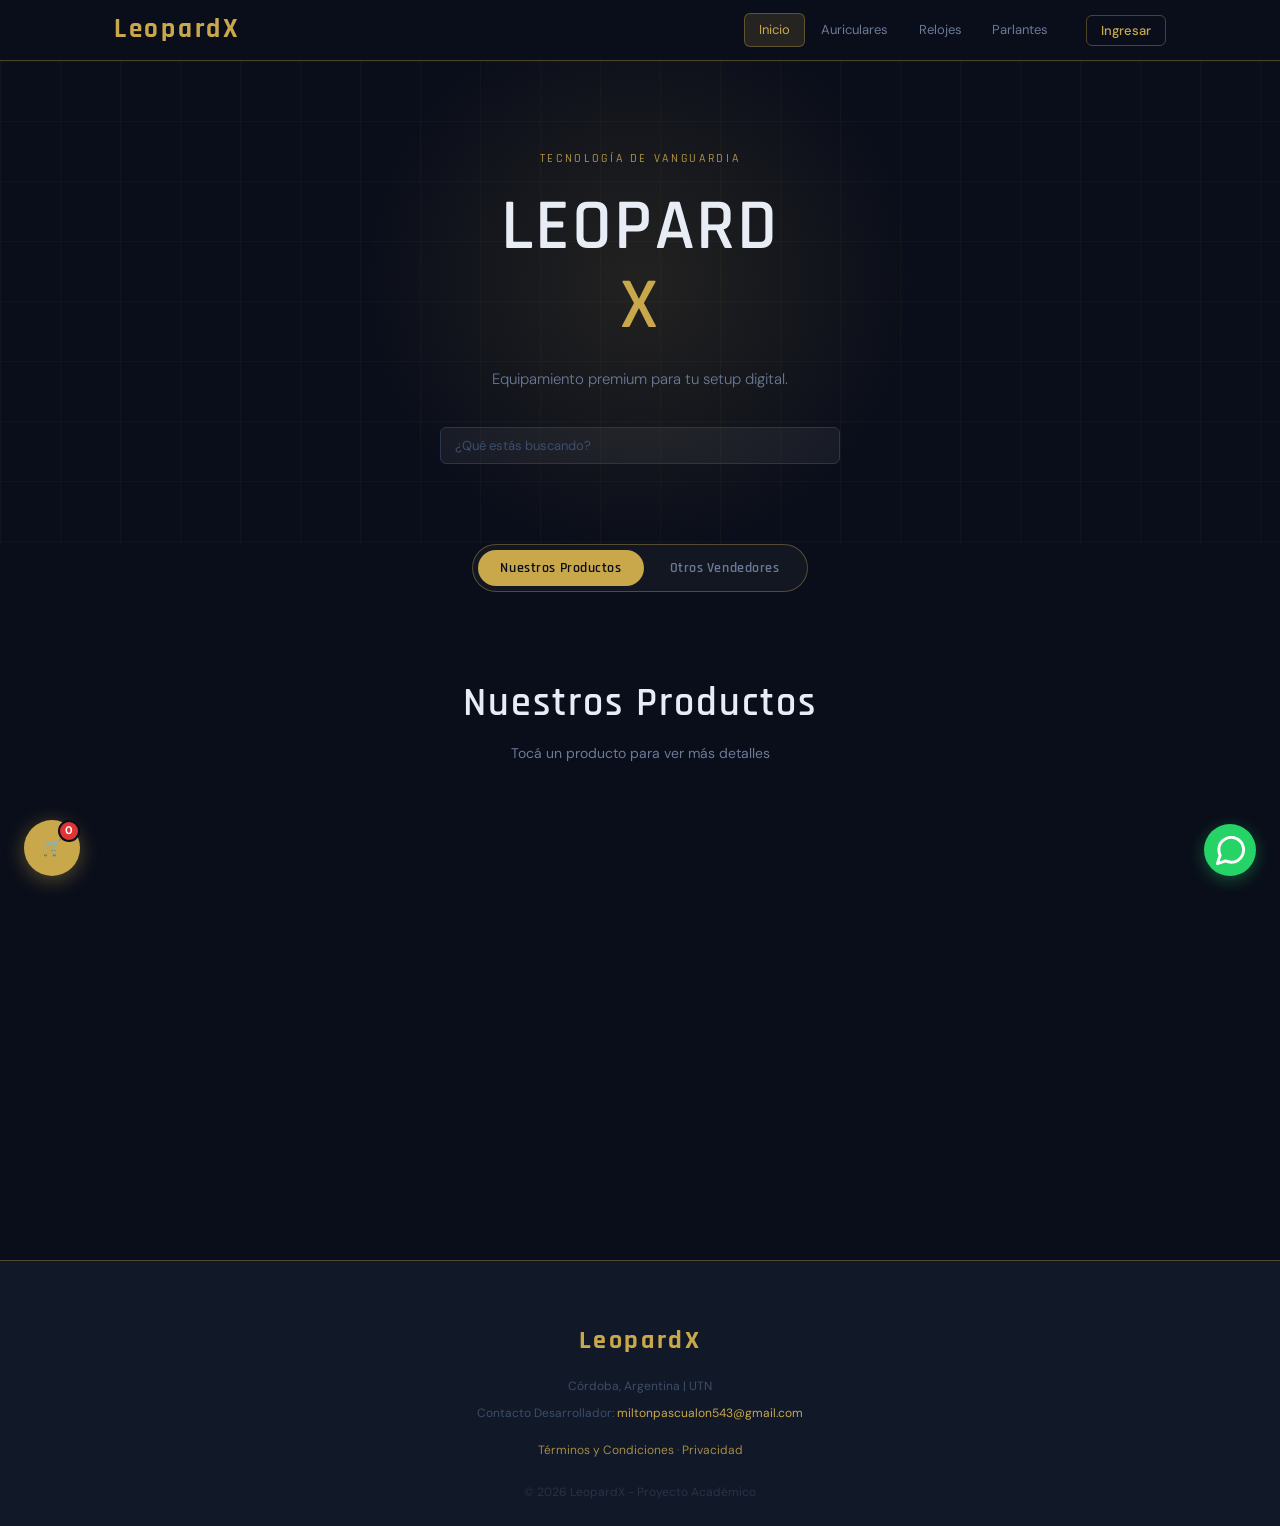
==== commit f18d9db1: "Update index.html linea de codigo 138 fue cambiada" ====
--- a/index.html
+++ b/index.html
@@ -134,15 +134,17 @@
     </div>
   </div>
 
-  <a href="https://wa.me/3512366414" class="whatsapp-float" target="_blank">
-    <svg viewBox="0 0 32 32" width="30" height="30" fill="white"><path d="M16 0C7.16 0 0 7.16 0 16c0 2.82.74 5.58 2.14 8L0 32l8.22-2.14c2.34 1.28 5.06 1.96 7.78 1.96 8.84 0 16-7.16 16-16S24.84 0 16 0z"/></svg>
-  </a>
+  <a href="https://wa.me/3512366414" class="whatsapp-float" target="_blank" aria-label="WhatsApp">
+  <svg width="35" height="35" viewBox="0 0 24 24" fill="none" stroke="white" stroke-width="2" stroke-linecap="round" stroke-linejoin="round">
+    <path d="M21 11.5a8.38 8.38 0 0 1-.9 3.8 8.5 8.5 0 0 1-7.6 4.7 8.38 8.38 0 0 1-3.8-.9L3 21l1.9-5.7a8.38 8.38 0 0 1-.9-3.8 8.5 8.5 0 0 1 4.7-7.6 8.38 8.38 0 0 1 3.8-.9h.5a8.48 8.48 0 0 1 8 8v.5z"></path>
+  </svg>
+</a>
 
   <footer class="footer">
     <div class="footer-bottom">
       <div class="footer-logo">LeopardX</div>
       <p>Córdoba, Argentina | UTN</p>
-      <p>Contacto: <a href="mailto:miltonpascualon@gmail.com" style="color: var(--gold);">miltonpascualon@gmail.com</a></p>
+      <p>Contacto Desarrollador: <a href="mailto:miltonpascualon543@gmail.com" style="color: var(--gold);">miltonpascualon543@gmail.com</a></p>
       <div style="margin-top: 10px;">
         <a href="#" class="footer-terms">Términos y Condiciones</a> · 
         <a href="#" class="footer-terms">Privacidad</a>
@@ -157,10 +159,15 @@
     import { getAuth, signInWithEmailAndPassword, onAuthStateChanged, signOut } from "https://www.gstatic.com/firebasejs/10.7.1/firebase-auth.js";
 
     // Tu configuración (Pegala acá)
-    const firebaseConfig = { 
-        apiKey: "TU_API_KEY",
-        // ... el resto
-    };
+const firebaseConfig = {
+    apiKey: "AIzaSyDA4oxTvYgrv7NKdhreFq_0eJFQ8EKlCUA",
+    authDomain: "leopardx.firebaseapp.com",
+    projectId: "leopardx",
+    storageBucket: "leopardx.firebasestorage.app",
+    messagingSenderId: "20322051861",
+    appId: "1:20322051861:web:3764871bfc4b7f30b96b1c",
+    measurementId: "G-XM9ZQT2ZM7"
+  };
 
     const app = initializeApp(firebaseConfig);
     const db = getFirestore(app);
@@ -207,5 +214,17 @@
 
   <script src="script.js"></script>
 
+<div id="warningModal" class="product-modal" onclick="cerrarWarningFuera(event)">
+  <div class="auth-modal-content" style="max-width: 400px; text-align: center;">
+    <div style="font-size: 40px; margin-bottom: 15px;">🛡️</div>
+    <h3 style="color: var(--gold); margin-bottom: 10px;">Aviso de Seguridad</h3>
+    <p style="font-size: 14px; opacity: 0.8; line-height: 1.5;">
+      Estás explorando productos de <strong>vendedores independientes</strong>. 
+      LeopardX no se hace responsable por transacciones fuera de nuestra tienda oficial.
+    </p>
+    <button class="auth-submit" style="margin-top: 20px;" onclick="cerrarWarning()">Entendido</button>
+  </div>
+</div>
+  
 </body>
 </html>
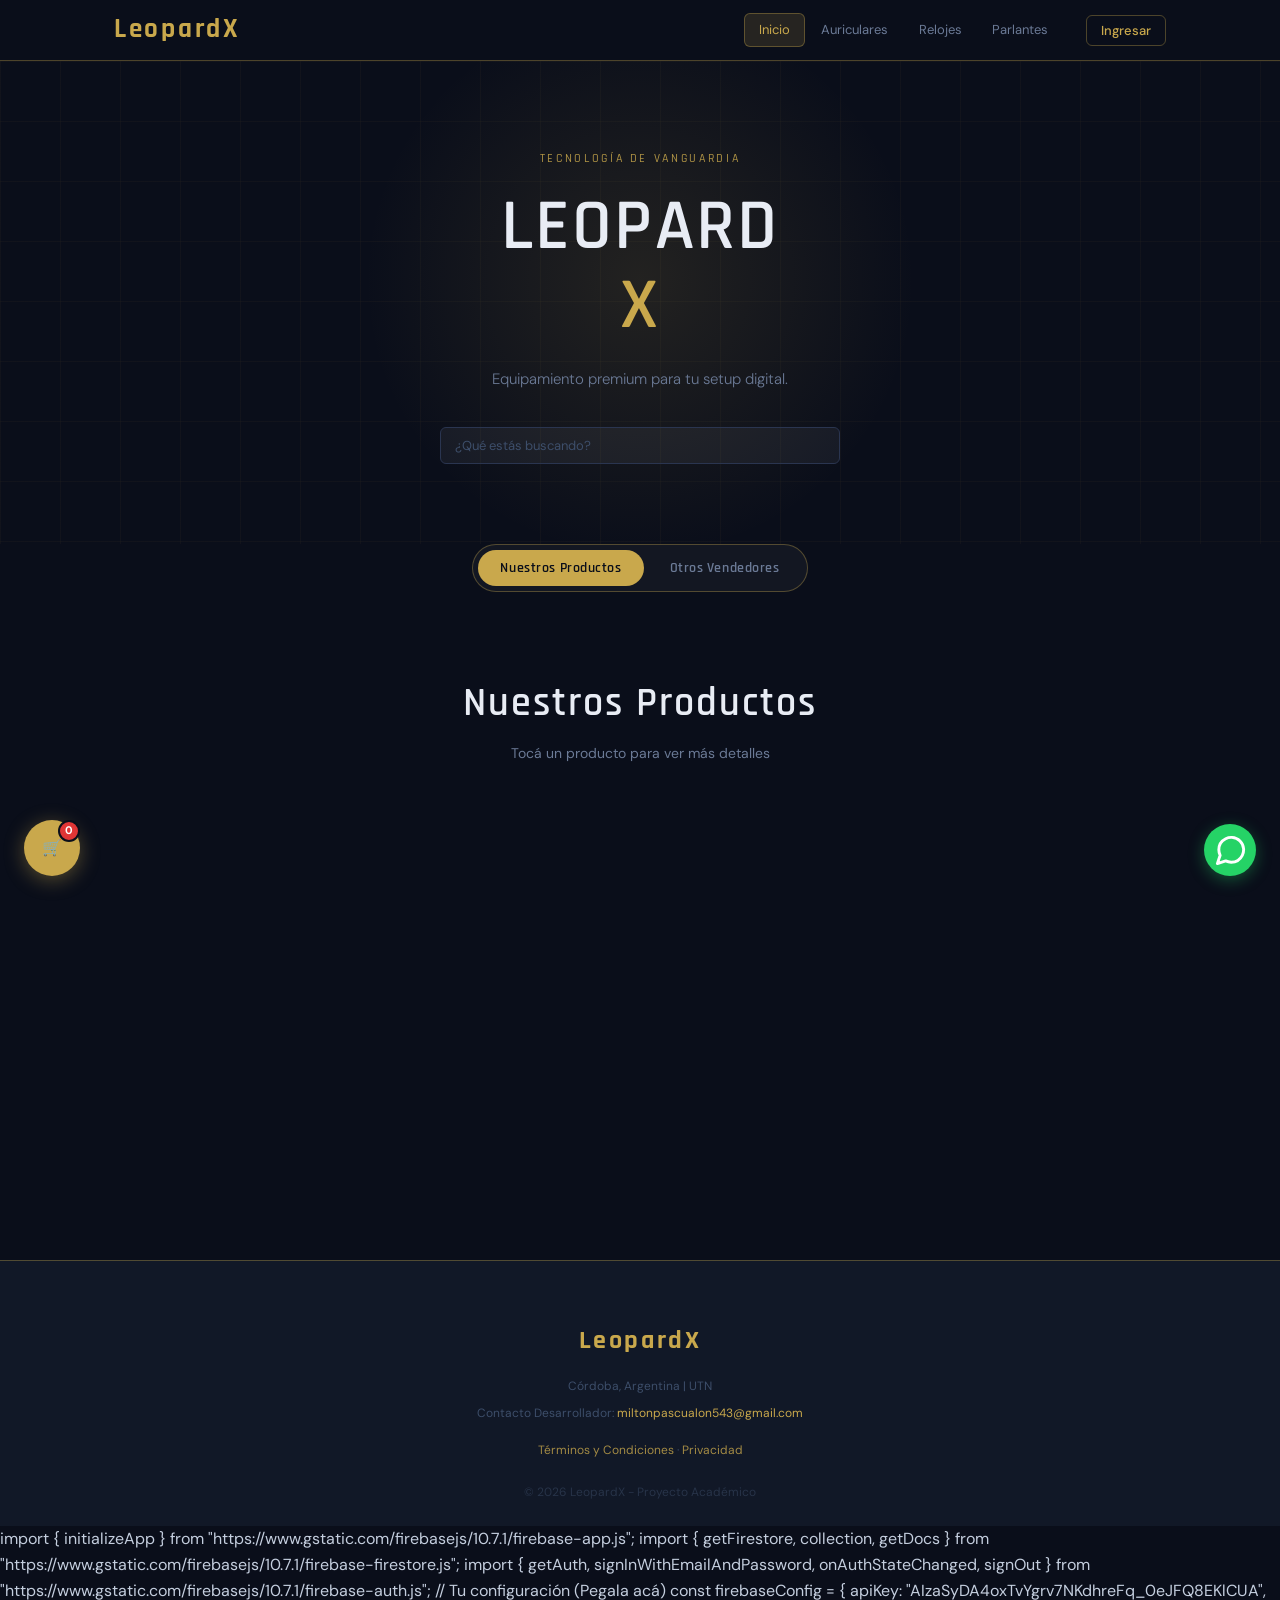
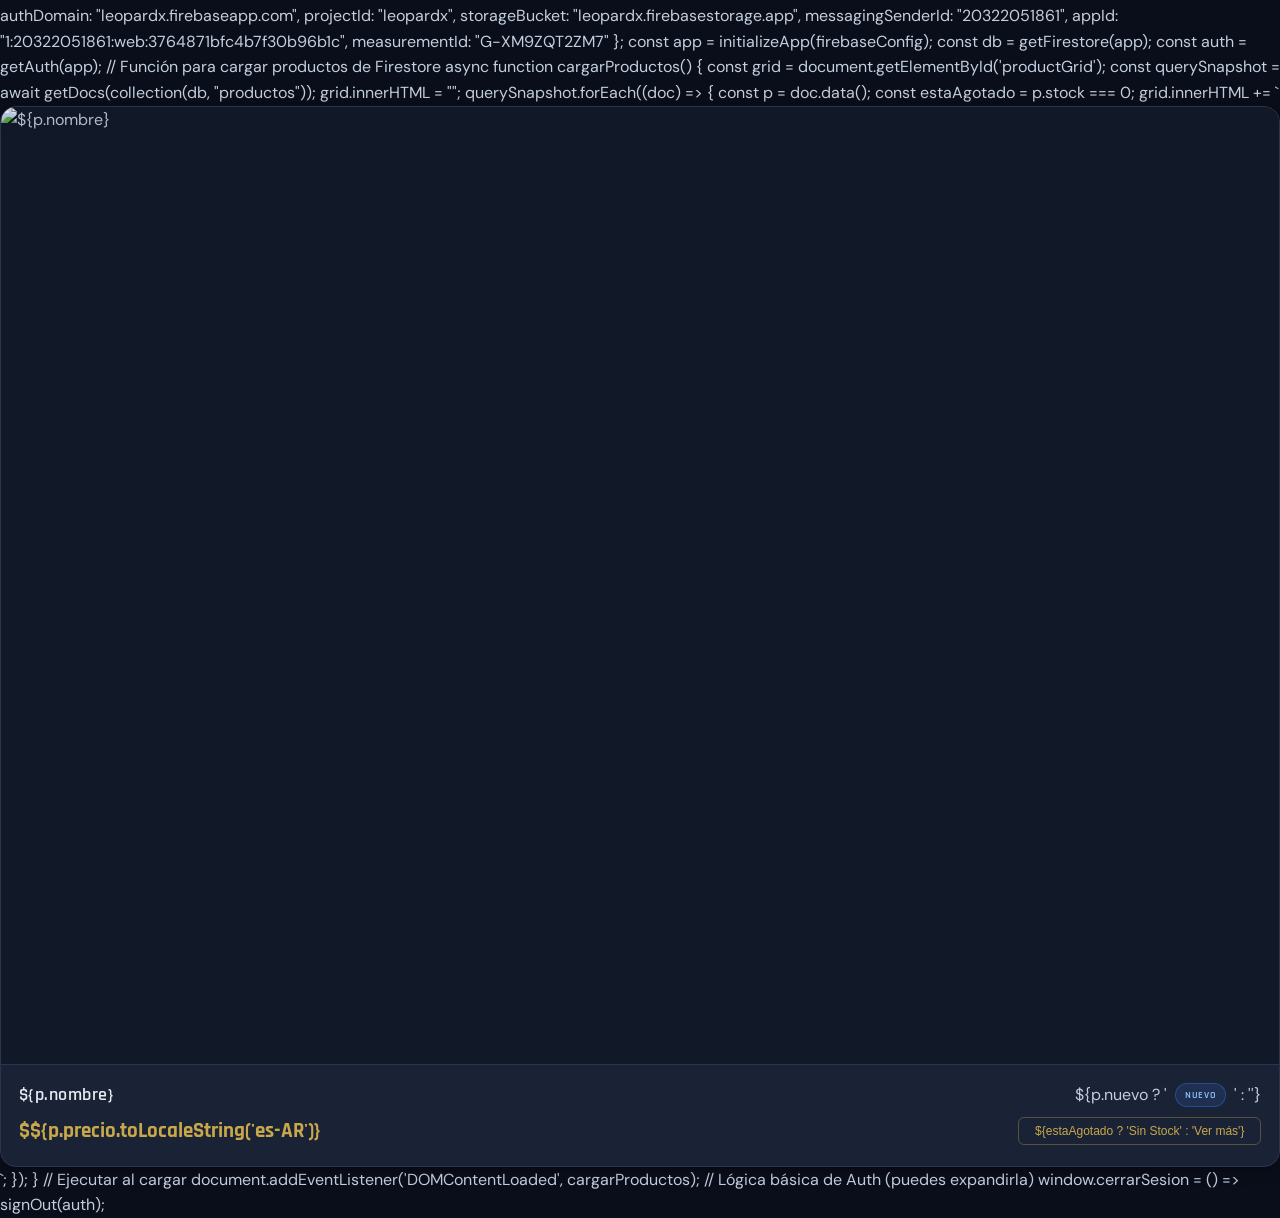
==== commit b3835f9f: "Update index.html linea 155 pasa al final antes del body" ====
--- a/index.html
+++ b/index.html
@@ -152,8 +152,7 @@
       <p style="margin-top: 15px; opacity: 0.5;">© 2026 LeopardX - Proyecto Académico</p>
     </div>
   </footer>
-
-  <script type="module">
+  
     import { initializeApp } from "https://www.gstatic.com/firebasejs/10.7.1/firebase-app.js";
     import { getFirestore, collection, getDocs } from "https://www.gstatic.com/firebasejs/10.7.1/firebase-firestore.js";
     import { getAuth, signInWithEmailAndPassword, onAuthStateChanged, signOut } from "https://www.gstatic.com/firebasejs/10.7.1/firebase-auth.js";
@@ -225,6 +224,10 @@
     <button class="auth-submit" style="margin-top: 20px;" onclick="cerrarWarning()">Entendido</button>
   </div>
 </div>
+
+<!-- Antes del cierre de </body>, reemplazá todo el bloque module por: -->
+<script type="module" src="main.js"></script>
+<script src="script.js"></script>
   
 </body>
 </html>
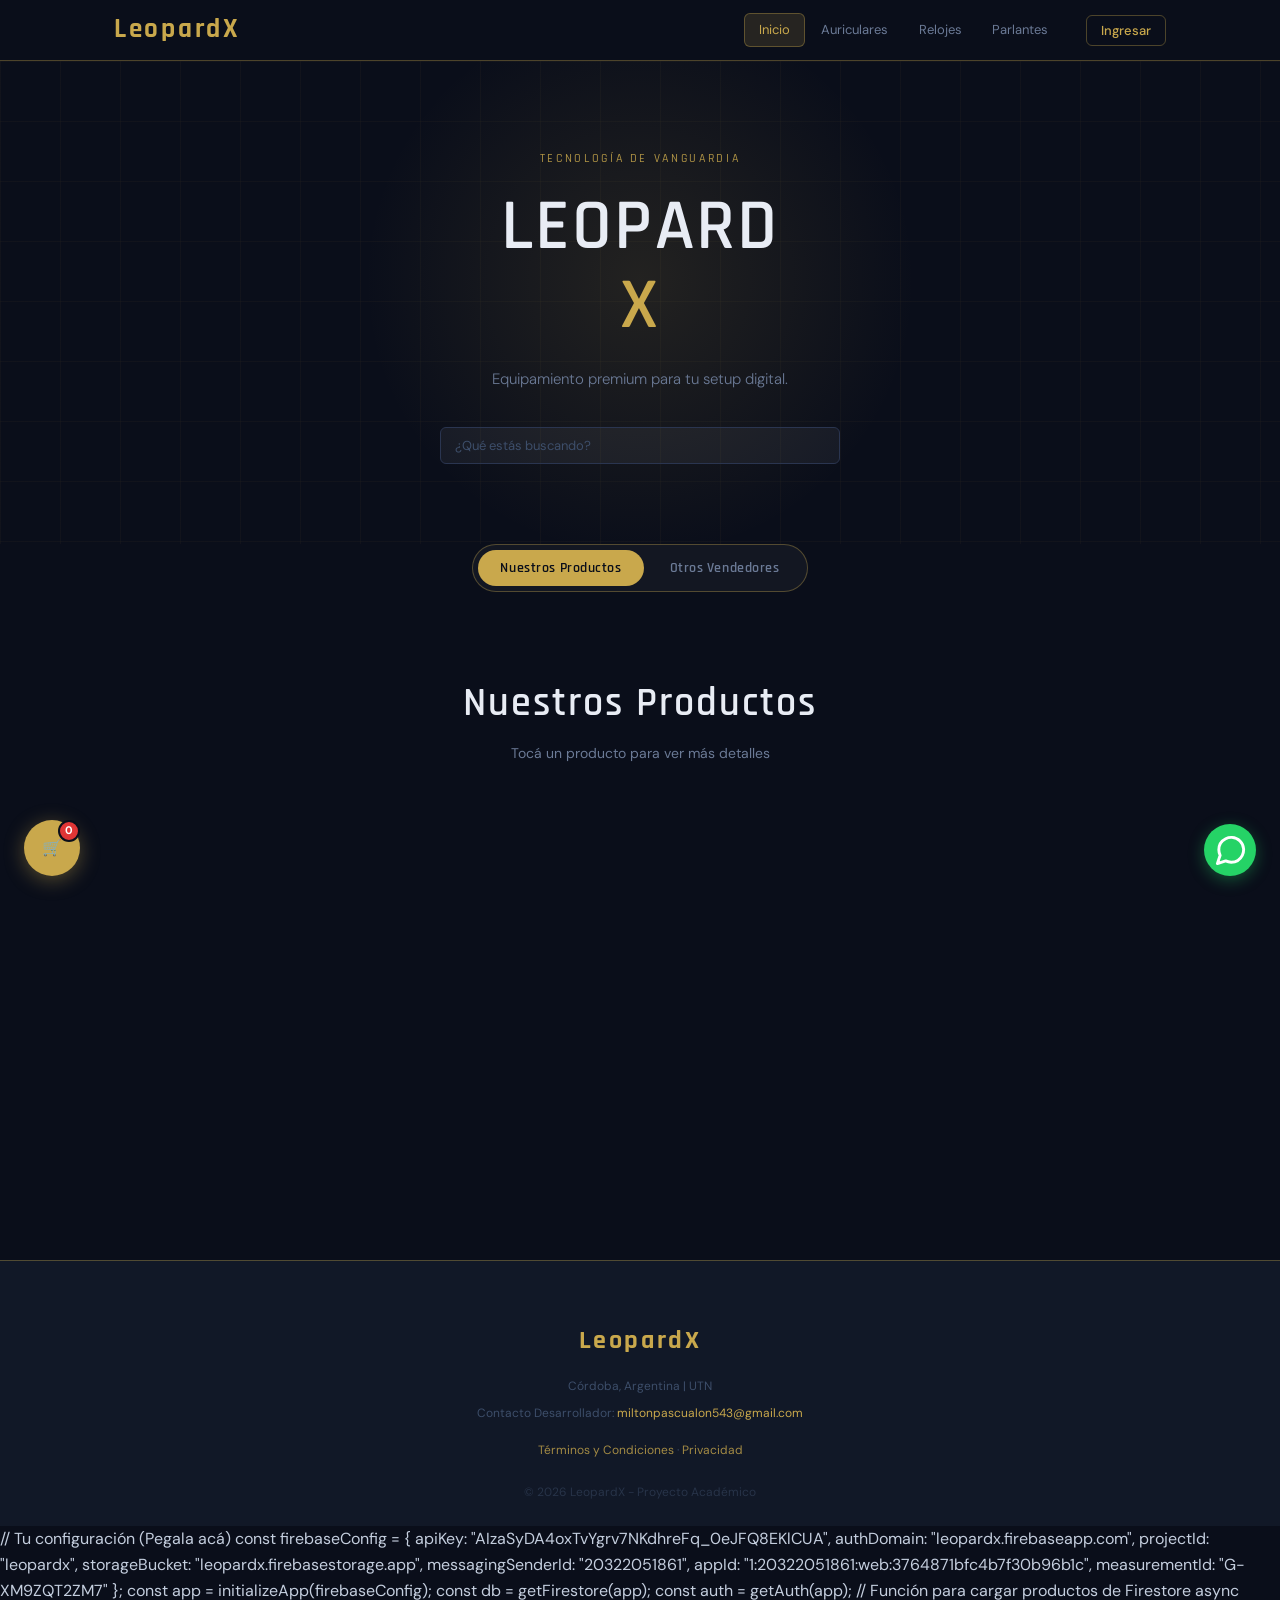
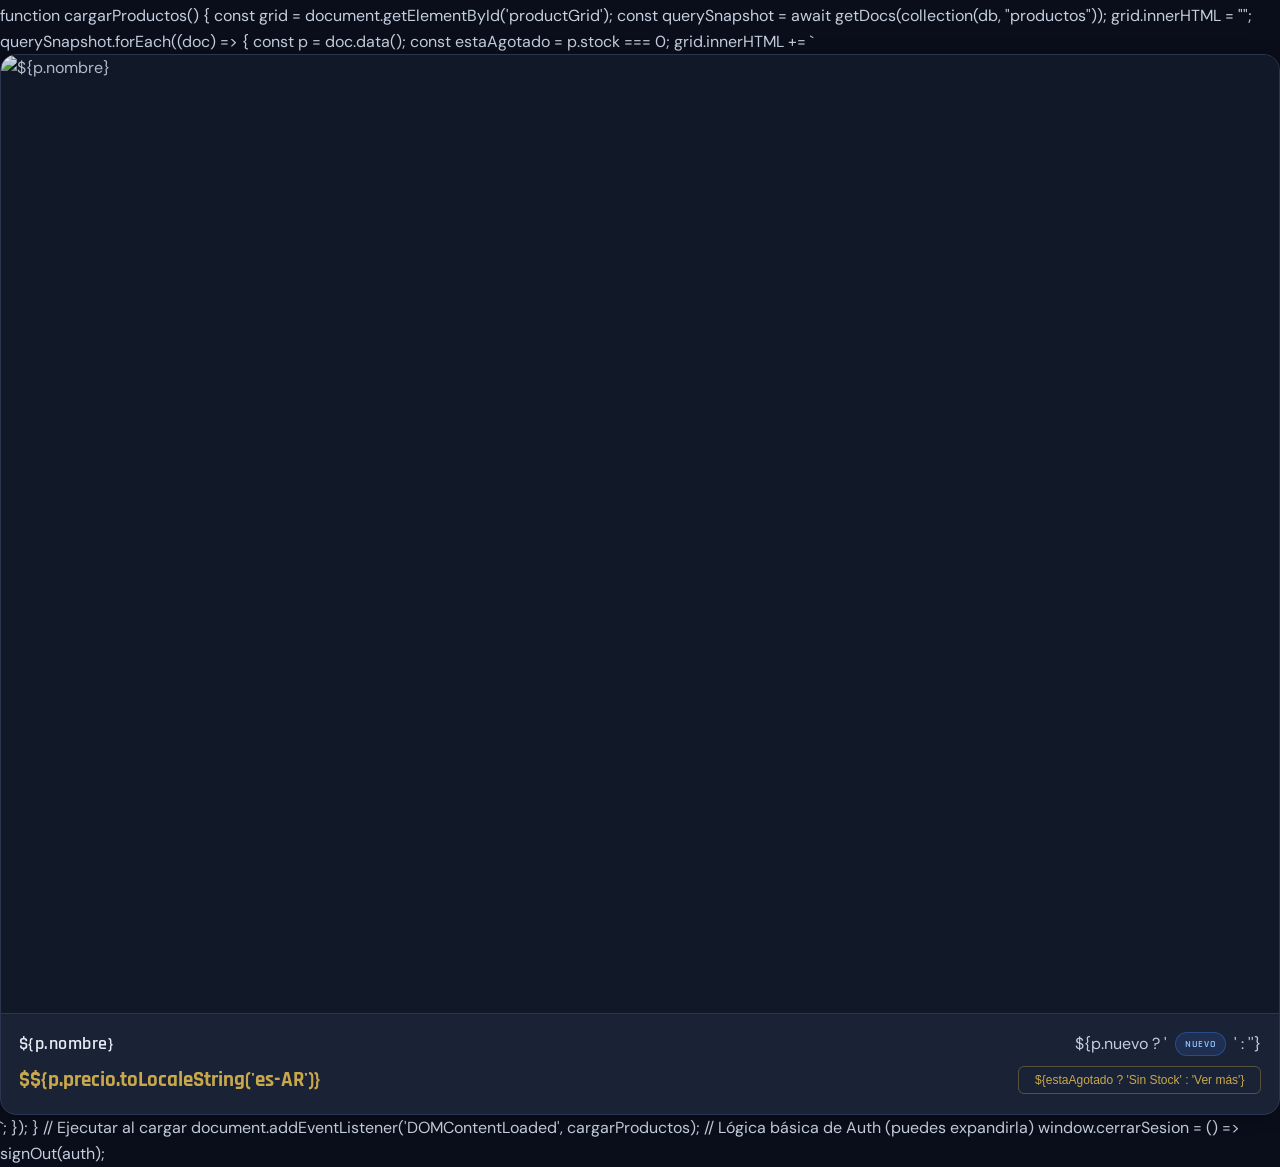
==== commit 951ad1d5: "Update index.html se modifico lo de antes del script module el codigo de antes" ====
--- a/index.html
+++ b/index.html
@@ -153,10 +153,6 @@
     </div>
   </footer>
   
-    import { initializeApp } from "https://www.gstatic.com/firebasejs/10.7.1/firebase-app.js";
-    import { getFirestore, collection, getDocs } from "https://www.gstatic.com/firebasejs/10.7.1/firebase-firestore.js";
-    import { getAuth, signInWithEmailAndPassword, onAuthStateChanged, signOut } from "https://www.gstatic.com/firebasejs/10.7.1/firebase-auth.js";
-
     // Tu configuración (Pegala acá)
 const firebaseConfig = {
     apiKey: "AIzaSyDA4oxTvYgrv7NKdhreFq_0eJFQ8EKlCUA",
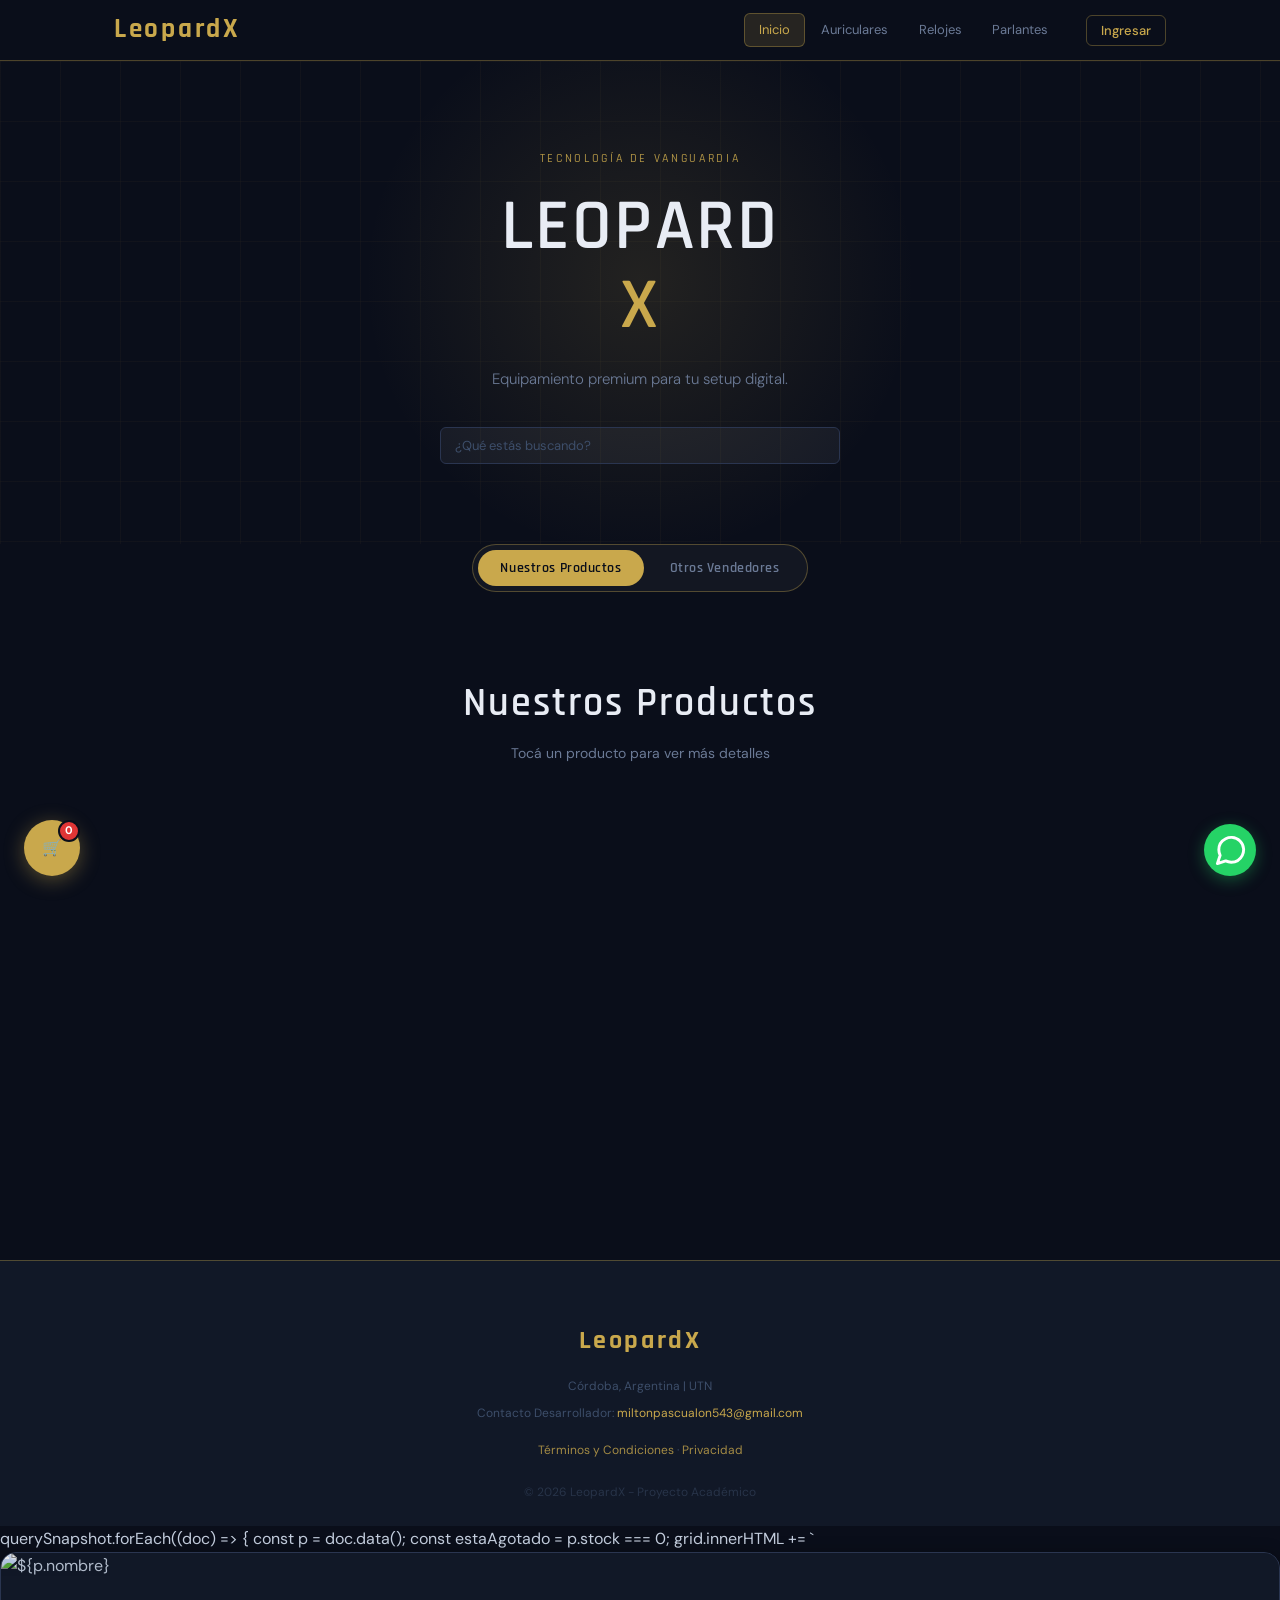
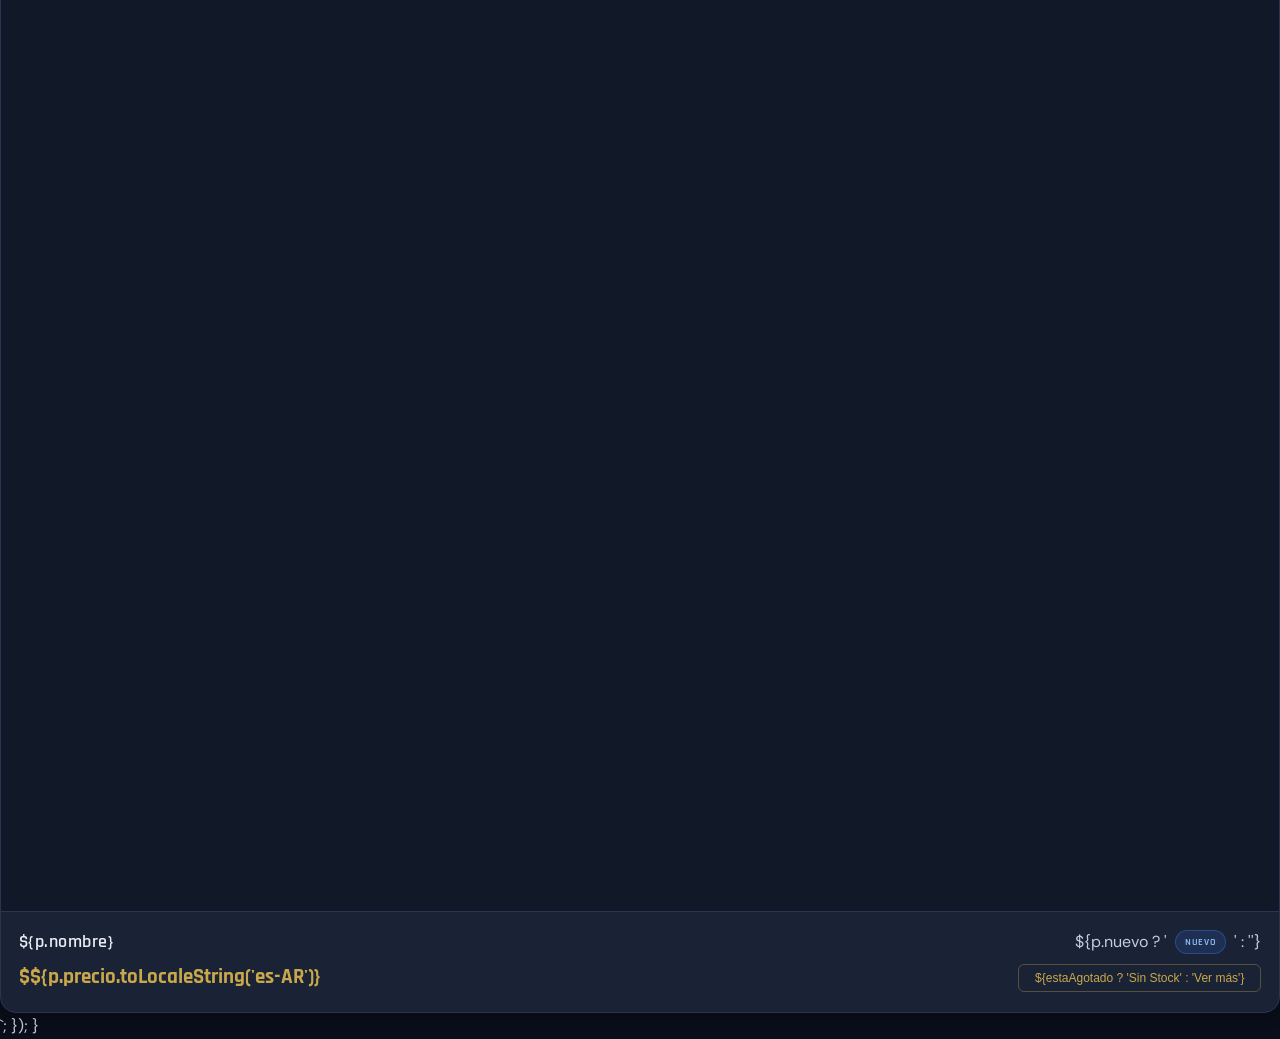
==== commit f3aee960: "Update index.html borre algunas cosass que estaban duplicadas como el script.js y modals repetidos" ====
--- a/index.html
+++ b/index.html
@@ -153,27 +153,6 @@
     </div>
   </footer>
   
-    // Tu configuración (Pegala acá)
-const firebaseConfig = {
-    apiKey: "AIzaSyDA4oxTvYgrv7NKdhreFq_0eJFQ8EKlCUA",
-    authDomain: "leopardx.firebaseapp.com",
-    projectId: "leopardx",
-    storageBucket: "leopardx.firebasestorage.app",
-    messagingSenderId: "20322051861",
-    appId: "1:20322051861:web:3764871bfc4b7f30b96b1c",
-    measurementId: "G-XM9ZQT2ZM7"
-  };
-
-    const app = initializeApp(firebaseConfig);
-    const db = getFirestore(app);
-    const auth = getAuth(app);
-
-    // Función para cargar productos de Firestore
-    async function cargarProductos() {
-      const grid = document.getElementById('productGrid');
-      const querySnapshot = await getDocs(collection(db, "productos"));
-      grid.innerHTML = "";
-
       querySnapshot.forEach((doc) => {
         const p = doc.data();
         const estaAgotado = p.stock === 0;
@@ -199,15 +178,8 @@
         `;
       });
     }
-
-    // Ejecutar al cargar
-    document.addEventListener('DOMContentLoaded', cargarProductos);
-
-    // Lógica básica de Auth (puedes expandirla)
-    window.cerrarSesion = () => signOut(auth);
+  
   </script>
-
-  <script src="script.js"></script>
 
 <div id="warningModal" class="product-modal" onclick="cerrarWarningFuera(event)">
   <div class="auth-modal-content" style="max-width: 400px; text-align: center;">
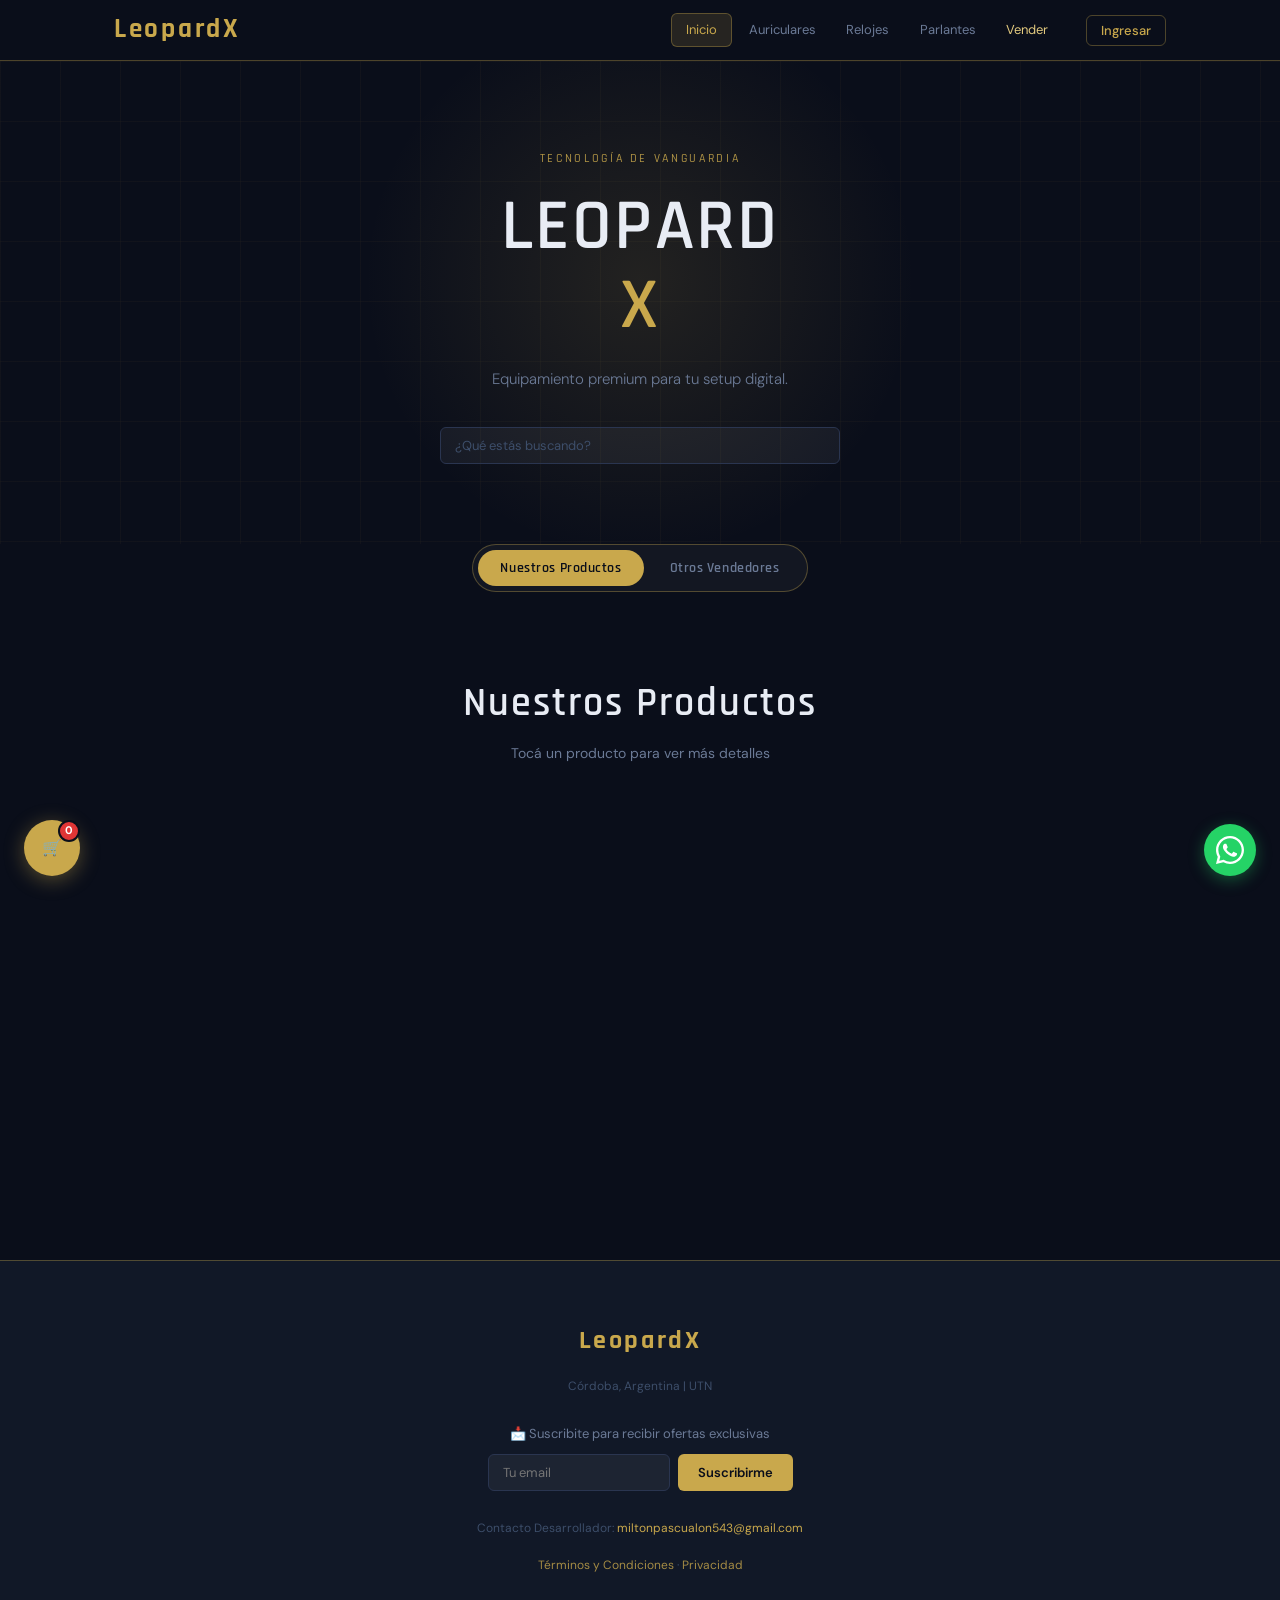
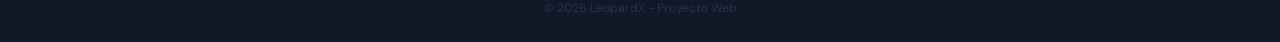
==== commit 6f19e3f6: "Update index.html agregando el aprtado para los vendedores" ====
--- a/index.html
+++ b/index.html
@@ -4,12 +4,12 @@
   <meta charset="UTF-8" />
   <meta name="viewport" content="width=device-width, initial-scale=1.0"/>
   <title>LeopardX | Tienda Tecnológica</title>
-  
   <link rel="stylesheet" href="style.css" />
   <link href="https://fonts.googleapis.com/css2?family=Rajdhani:wght@400;500;600;700&family=DM+Sans:wght@300;400;500&display=swap" rel="stylesheet"/>
 </head>
 <body>
 
+  <!-- ═══ NAVBAR ═══ -->
   <header class="navbar">
     <div class="navbar-inner">
       <a href="#inicio" class="logo">LeopardX</a>
@@ -18,8 +18,9 @@
         <span class="nav-link" data-filter="Auriculares">Auriculares</span>
         <span class="nav-link" data-filter="Relojes">Relojes</span>
         <span class="nav-link" data-filter="Parlantes">Parlantes</span>
+        <a href="vendedor.html" class="nav-link" style="color:var(--gold-light)">Vender</a>
       </nav>
-      
+
       <div class="auth-nav" id="authNav">
         <button class="auth-nav-btn" id="btnOpenAuth" onclick="openAuth()">Ingresar</button>
         <div class="auth-user" id="authUser" style="display:none">
@@ -32,7 +33,7 @@
         <span></span><span></span><span></span>
       </button>
     </div>
-    
+
     <div class="mobile-menu" id="mobileMenu">
       <a href="#" class="mobile-link" data-filter="all">Todos los productos</a>
       <a href="#" class="mobile-link" data-filter="Auriculares">Auriculares</a>
@@ -40,6 +41,7 @@
     </div>
   </header>
 
+  <!-- ═══ HERO ═══ -->
   <section class="hero" id="inicio">
     <div class="hero-glow"></div>
     <div class="hero-grid-lines"></div>
@@ -47,13 +49,13 @@
       <p class="hero-eyebrow">Tecnología de Vanguardia</p>
       <h1 class="hero-title">LEOPARD<span class="hero-brand">X</span></h1>
       <p class="hero-subtitle">Equipamiento premium para tu setup digital.</p>
-      
-      <div class="search-box" style="max-width: 400px; margin: 0 auto;">
-        <input type="text" id="buscador" class="newsletter-input" style="width: 100%;" placeholder="¿Qué estás buscando?">
+      <div class="search-box" style="max-width:400px; margin:0 auto;">
+        <input type="text" id="buscador" class="newsletter-input" style="width:100%;" placeholder="¿Qué estás buscando?">
       </div>
     </div>
   </section>
 
+  <!-- ═══ TABS ═══ -->
   <div class="product-filter-container">
     <div class="tabs">
       <button class="tab-btn active" onclick="filterProducts('nuestros', event)">Nuestros Productos</button>
@@ -61,23 +63,22 @@
     </div>
   </div>
 
+  <!-- ═══ PRODUCTOS ═══ -->
   <main class="productos-section">
     <div class="section-header">
       <h2 id="sectionTitle" class="section-title">Nuestros Productos</h2>
       <p id="sectionSub" class="section-sub">Tocá un producto para ver más detalles</p>
     </div>
-
     <div id="productGrid" class="grid"></div>
-    
     <div id="othersGrid" class="grid" style="display:none">
-       <div class="other-empty">Todavía no hay vendedores independientes en tu zona.</div>
-    </div>
-
+      <div class="other-empty">Todavía no hay vendedores independientes en tu zona.</div>
+    </div>
     <div id="noResult" class="no-result" style="display:none">
       No encontramos productos que coincidan con tu búsqueda.
     </div>
   </main>
 
+  <!-- ═══ MODAL PRODUCTO ═══ -->
   <div id="productModal" class="product-modal" onclick="cerrarModalFuera(event)">
     <div class="modal-content">
       <button class="close-modal" onclick="cerrarModal()">×</button>
@@ -97,26 +98,26 @@
     </div>
   </div>
 
+  <!-- ═══ MODAL AUTH ═══ -->
   <div id="authModal" class="auth-modal" onclick="cerrarAuthFuera(event)">
     <div class="auth-modal-content">
       <button class="auth-close" onclick="closeAuth()">×</button>
       <div class="auth-logo">LeopardX</div>
       <h3 class="auth-title" id="authModalTitle">Iniciar Sesión</h3>
       <p class="auth-subtitle">Accedé para gestionar tus compras.</p>
-      
       <form class="auth-form" id="authForm">
         <input type="email" id="authEmail" placeholder="Tu email" required>
         <input type="password" id="authPassword" placeholder="Tu contraseña" required>
         <div id="authError" class="auth-error"></div>
         <button type="submit" class="auth-submit" id="authSubmitBtn">Entrar</button>
       </form>
-      
       <p class="auth-switch">
         <span id="toggleAuthMode">¿No tenés cuenta? Registrate</span>
       </p>
     </div>
   </div>
 
+  <!-- ═══ CARRITO ═══ -->
   <div id="cartOverlay" class="cart-overlay" onclick="toggleCart()"></div>
   <div class="cart-float" onclick="toggleCart()">
     <span id="cartCount">0</span>
@@ -133,69 +134,145 @@
       <a id="cartWaBtn" href="#" target="_blank" class="btn-finalizar">Finalizar pedido (WhatsApp)</a>
     </div>
   </div>
-
+ 
+  <!-- ═══ WHATSAPP FLOTANTE ═══ -->
   <a href="https://wa.me/3512366414" class="whatsapp-float" target="_blank" aria-label="WhatsApp">
-  <svg width="35" height="35" viewBox="0 0 24 24" fill="none" stroke="white" stroke-width="2" stroke-linecap="round" stroke-linejoin="round">
-    <path d="M21 11.5a8.38 8.38 0 0 1-.9 3.8 8.5 8.5 0 0 1-7.6 4.7 8.38 8.38 0 0 1-3.8-.9L3 21l1.9-5.7a8.38 8.38 0 0 1-.9-3.8 8.5 8.5 0 0 1 4.7-7.6 8.38 8.38 0 0 1 3.8-.9h.5a8.48 8.48 0 0 1 8 8v.5z"></path>
+  <svg width="28" height="28" viewBox="0 0 32 32" fill="white" xmlns="http://www.w3.org/2000/svg">
+    <path d="M16 0C7.164 0 0 7.163 0 16c0 2.824.737 5.469 2.027 7.77L0 32l8.43-2.01A15.93 15.93 0 0 0 16 32c8.836 0 16-7.163 16-16S24.836 0 16 0zm0 29.333a13.27 13.27 0 0 1-6.785-1.858l-.486-.29-5.005 1.194 1.234-4.868-.317-.5A13.226 13.226 0 0 1 2.667 16C2.667 8.636 8.636 2.667 16 2.667S29.333 8.636 29.333 16 23.364 29.333 16 29.333zm7.27-9.878c-.398-.199-2.35-1.159-2.714-1.291-.364-.132-.629-.199-.894.2-.265.398-1.027 1.29-1.259 1.556-.232.265-.464.298-.862.1-.398-.2-1.682-.62-3.203-1.976-1.184-1.055-1.983-2.358-2.215-2.756-.232-.398-.025-.613.174-.811.179-.178.398-.464.597-.696.199-.232.265-.398.398-.663.132-.265.066-.497-.033-.696-.1-.199-.894-2.155-1.225-2.95-.322-.775-.65-.67-.894-.683l-.762-.013c-.265 0-.696.1-1.06.497-.364.398-1.39 1.358-1.39 3.313s1.423 3.844 1.622 4.109c.199.265 2.8 4.274 6.782 5.991.948.409 1.688.653 2.265.836.952.302 1.818.26 2.502.157.763-.113 2.35-.96 2.681-1.888.332-.928.332-1.724.232-1.888-.099-.165-.364-.265-.762-.464z"/>
   </svg>
 </a>
 
+   <!-- ═══ FOOTER ═══ -->
   <footer class="footer">
-    <div class="footer-bottom">
-      <div class="footer-logo">LeopardX</div>
-      <p>Córdoba, Argentina | UTN</p>
-      <p>Contacto Desarrollador: <a href="mailto:miltonpascualon543@gmail.com" style="color: var(--gold);">miltonpascualon543@gmail.com</a></p>
-      <div style="margin-top: 10px;">
-        <a href="#" class="footer-terms">Términos y Condiciones</a> · 
-        <a href="#" class="footer-terms">Privacidad</a>
-      </div>
-      <p style="margin-top: 15px; opacity: 0.5;">© 2026 LeopardX - Proyecto Académico</p>
-    </div>
-  </footer>
-  
-      querySnapshot.forEach((doc) => {
-        const p = doc.data();
-        const estaAgotado = p.stock === 0;
-        
-        grid.innerHTML += `
-          <div class="card ${estaAgotado ? 'producto-agotado' : ''}" data-categoria="${p.categoria}">
-            <div class="card-img">
-              <img src="${p.img}" alt="${p.nombre}">
-            </div>
-            <div class="card-body">
-              <div class="card-title-row">
-                <h3 class="card-title">${p.nombre}</h3>
-                ${p.nuevo ? '<span class="card-badge badge-new">NUEVO</span>' : ''}
-              </div>
-              <div class="card-footer">
-                <span class="card-price">$${p.precio.toLocaleString('es-AR')}</span>
-                <button class="card-btn" onclick="abrirModal('${p.nombre}', '$${p.precio.toLocaleString('es-AR')}', '${p.img}')" ${estaAgotado ? 'disabled' : ''}>
-                  ${estaAgotado ? 'Sin Stock' : 'Ver más'}
-                </button>
-              </div>
-            </div>
-          </div>
-        `;
+  <div class="footer-bottom">
+    <div class="footer-logo">LeopardX</div>
+    <p>Córdoba, Argentina | UTN</p>
+
+    <!-- Newsletter -->
+    <div style="margin: 1.25rem auto; max-width: 360px;">
+      <p style="font-size:13px; color:var(--text-muted); margin-bottom:0.6rem;">
+        📩 Suscribite para recibir ofertas exclusivas
+      </p>
+      <form id="newsletterForm" action="https://formspree.io/f/xkoplepe" method="POST"
+        style="display:flex; gap:8px; flex-wrap:wrap; justify-content:center;">
+        <input type="email" name="email" placeholder="Tu email" required
+          style="flex:1; min-width:180px; background:rgba(255,255,255,0.05);
+          border:1px solid var(--navy-border); border-radius:var(--radius-sm);
+          padding:9px 14px; font-size:13px; color:var(--text-bright);
+          font-family:'DM Sans',sans-serif; outline:none;">
+        <button type="submit"
+          style="background:var(--gold); color:var(--navy-deep); border:none;
+          border-radius:var(--radius-sm); padding:9px 20px; font-size:13px;
+          font-weight:600; cursor:pointer; font-family:'DM Sans',sans-serif;">
+          Suscribirme
+        </button>
+      </form>
+      <p id="newsletterOk" style="display:none; color:var(--gold); font-size:13px; margin-top:8px;">
+        ✓ ¡Gracias! Te avisamos cuando haya ofertas.
+      </p>
+    </div>
+
+    <p>Contacto Desarrollador: <a href="mailto:miltonpascualon543@gmail.com" style="color:var(--gold);">miltonpascualon543@gmail.com</a></p>
+    <div style="margin-top:10px;">
+      <a href="#" class="footer-terms"
+        onclick="event.preventDefault(); document.getElementById('modalTerminos').style.display='flex'; document.body.style.overflow='hidden'">
+        Términos y Condiciones
+      </a> · 
+      <a href="#" class="footer-terms"
+        onclick="event.preventDefault(); document.getElementById('modalPrivacidad').style.display='flex'; document.body.style.overflow='hidden'">
+        Privacidad
+      </a>
+    </div>
+    <p style="margin-top:15px; opacity:0.5;">© 2026 LeopardX - Proyecto Web</p>
+  </div>
+</footer>
+
+<script>
+  document.getElementById('newsletterForm').addEventListener('submit', async function(e) {
+    e.preventDefault();
+    const btn  = this.querySelector('button');
+    btn.textContent = 'Enviando...'; btn.disabled = true;
+    try {
+      const res = await fetch(this.action, {
+        method: 'POST', body: new FormData(this),
+        headers: { 'Accept': 'application/json' }
       });
+      if (res.ok) {
+        this.style.display = 'none';
+        document.getElementById('newsletterOk').style.display = 'block';
+      } else {
+        btn.textContent = 'Error, intentá de nuevo'; btn.disabled = false;
+      }
+    } catch {
+      btn.textContent = 'Sin conexión'; btn.disabled = false;
     }
-  
-  </script>
-
-<div id="warningModal" class="product-modal" onclick="cerrarWarningFuera(event)">
-  <div class="auth-modal-content" style="max-width: 400px; text-align: center;">
-    <div style="font-size: 40px; margin-bottom: 15px;">🛡️</div>
-    <h3 style="color: var(--gold); margin-bottom: 10px;">Aviso de Seguridad</h3>
-    <p style="font-size: 14px; opacity: 0.8; line-height: 1.5;">
-      Estás explorando productos de <strong>vendedores independientes</strong>. 
-      LeopardX no se hace responsable por transacciones fuera de nuestra tienda oficial.
-    </p>
-    <button class="auth-submit" style="margin-top: 20px;" onclick="cerrarWarning()">Entendido</button>
-  </div>
-</div>
-
-<!-- Antes del cierre de </body>, reemplazá todo el bloque module por: -->
-<script type="module" src="main.js"></script>
-<script src="script.js"></script>
-  
+  });
+</script>
+  <!-- ═══ MODAL AVISO OTROS VENDEDORES ═══ -->
+  <div id="warningModal" class="product-modal" onclick="cerrarWarningFuera(event)">
+    <div class="auth-modal-content" style="max-width:400px; text-align:center;">
+      <div style="font-size:40px; margin-bottom:15px;">🛡️</div>
+      <h3 style="color:var(--gold); margin-bottom:10px;">Aviso de Seguridad</h3>
+      <p style="font-size:14px; opacity:0.8; line-height:1.5;">
+        Estás explorando productos de <strong>vendedores independientes</strong>.
+        LeopardX no se hace responsable por transacciones fuera de nuestra tienda oficial.
+      </p>
+      <button class="auth-submit" style="margin-top:20px;" onclick="cerrarWarning()">Entendido</button>
+    </div>
+  </div>
+
+  <!-- ═══ MODAL TÉRMINOS Y CONDICIONES ═══ -->
+  <div id="modalTerminos" class="auth-modal" onclick="this.style.display='none'; document.body.style.overflow=''">
+    <div class="auth-modal-content" style="max-width:520px; max-height:80vh; overflow-y:auto;">
+      <button class="auth-close" onclick="document.getElementById('modalTerminos').style.display='none'; document.body.style.overflow=''">×</button>
+      <div class="auth-logo">LeopardX</div>
+      <h3 class="auth-title">Términos y Condiciones</h3>
+      <div style="font-size:13px; color:var(--text-muted); line-height:1.8; margin-top:1rem; text-align:left;">
+        <p><strong style="color:var(--gold)">1. Uso del sitio</strong><br>
+        LeopardX es una tienda tecnológica académica. El uso de este sitio implica la aceptación de estos términos.</p>
+        <br>
+        <p><strong style="color:var(--gold)">2. Productos</strong><br>
+        Todos los precios están expresados en pesos argentinos. LeopardX se reserva el derecho de modificar precios sin previo aviso.</p>
+        <br>
+        <p><strong style="color:var(--gold)">3. Vendedores independientes</strong><br>
+        LeopardX no se responsabiliza por transacciones realizadas con vendedores externos a la plataforma oficial.</p>
+        <br>
+        <p><strong style="color:var(--gold)">4. Datos personales</strong><br>
+        Los datos ingresados son utilizados únicamente para gestionar tu cuenta. No se comparten con terceros.</p>
+        <br>
+      </div>
+    </div>
+  </div>
+
+  <!-- ═══ MODAL PRIVACIDAD ═══ -->
+  <div id="modalPrivacidad" class="auth-modal" onclick="this.style.display='none'; document.body.style.overflow=''">
+    <div class="auth-modal-content" style="max-width:520px; max-height:80vh; overflow-y:auto;">
+      <button class="auth-close" onclick="document.getElementById('modalPrivacidad').style.display='none'; document.body.style.overflow=''">×</button>
+      <div class="auth-logo">LeopardX</div>
+      <h3 class="auth-title">Política de Privacidad</h3>
+      <div style="font-size:13px; color:var(--text-muted); line-height:1.8; margin-top:1rem; text-align:left;">
+        <p><strong style="color:var(--gold)">Datos que recopilamos</strong><br>
+        Solo recopilamos tu email para crear tu cuenta mediante Firebase Authentication.</p>
+        <br>
+        <p><strong style="color:var(--gold)">Cookies</strong><br>
+        Usamos localStorage para guardar tu carrito de forma local en tu dispositivo.</p>
+        <br>
+        <p><strong style="color:var(--gold)">Terceros</strong><br>
+        Utilizamos Firebase (Google) para autenticación y base de datos.</p>
+        <br>
+        <p><strong style="color:var(--gold)">Contacto</strong><br>
+        Para consultas: <a href="mailto:miltonpascualon543@gmail.com" style="color:var(--gold)">miltonpascualon543@gmail.com</a></p>
+      </div>
+    </div>
+  </div>
+
+  <!-- ═══ SCRIPTS ═══
+       ORDEN IMPORTANTE:
+       1. script.js primero (funciones globales: abrirModal, carrito, etc.)
+       2. main.js como módulo (Firebase, auth, catálogo)
+  ═══ -->
+  <script src="script.js"></script>
+  <script type="module" src="main.js"></script>
+
 </body>
 </html>
